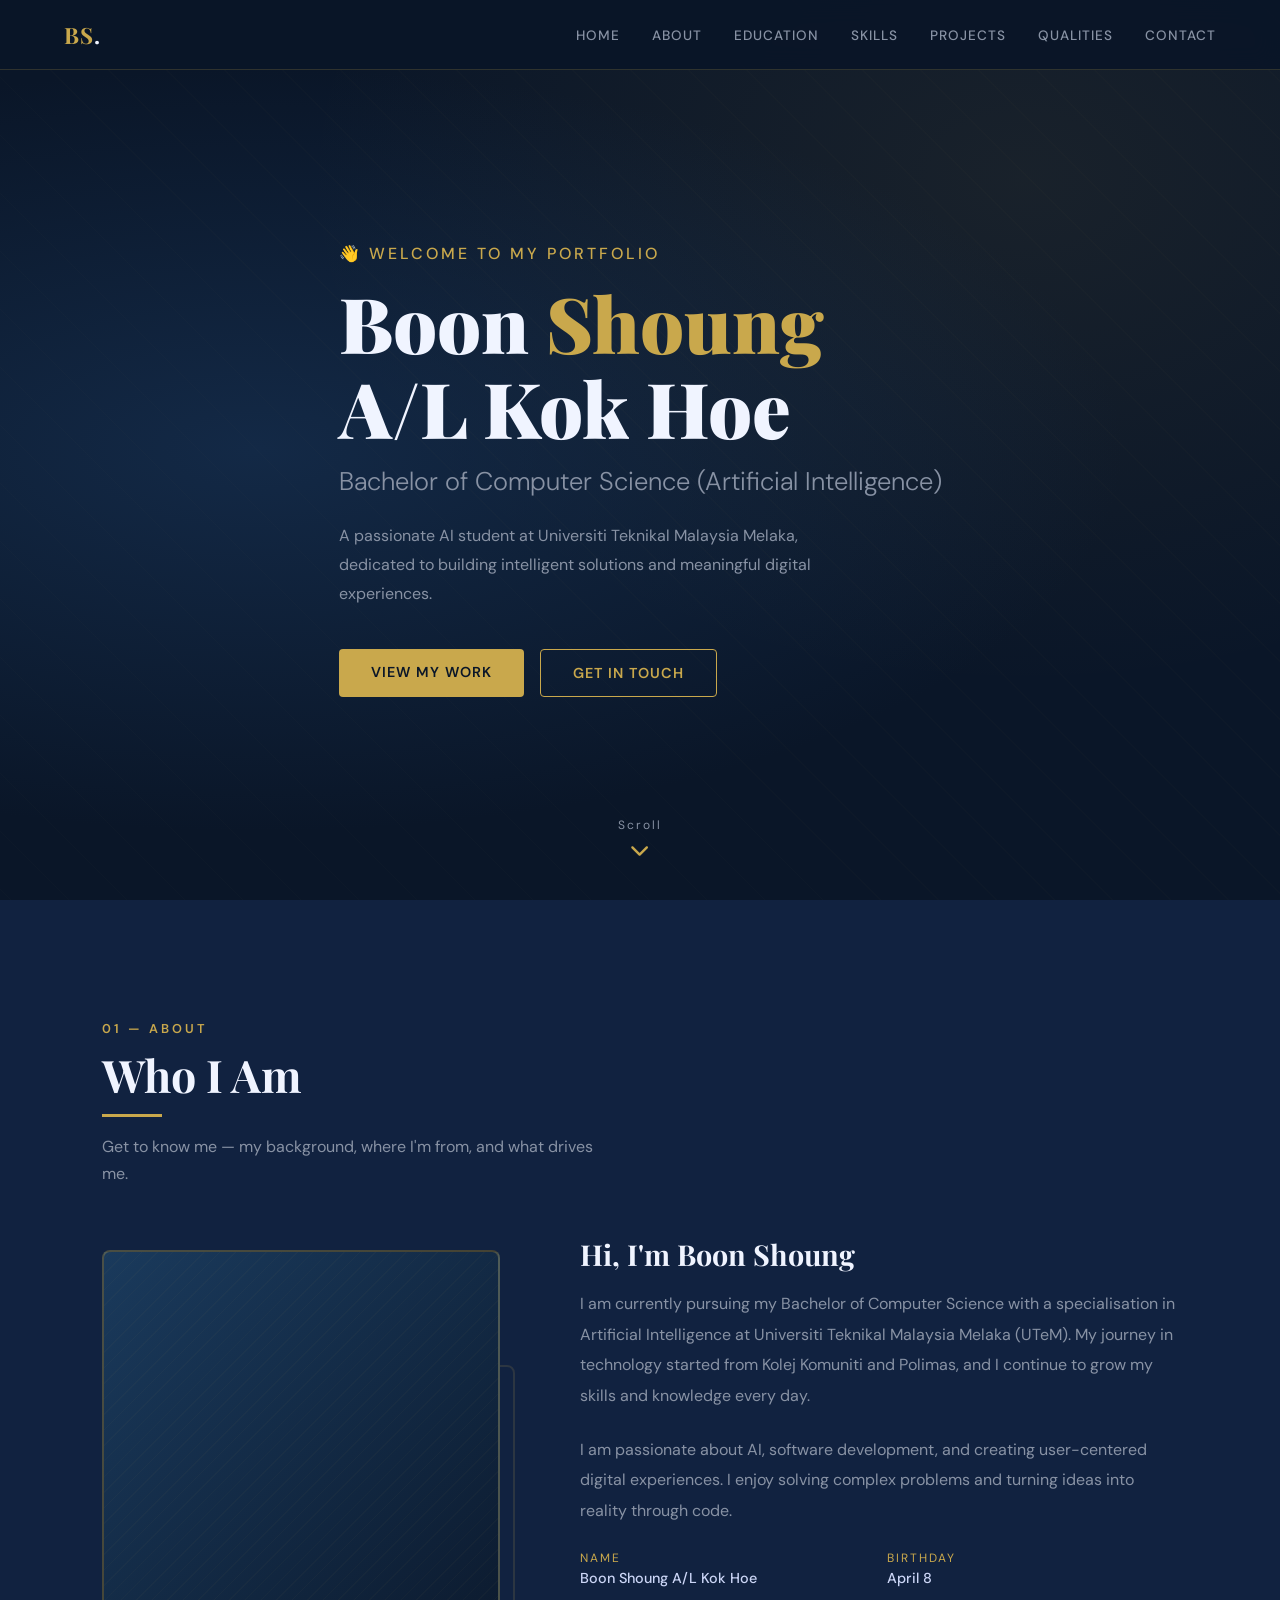
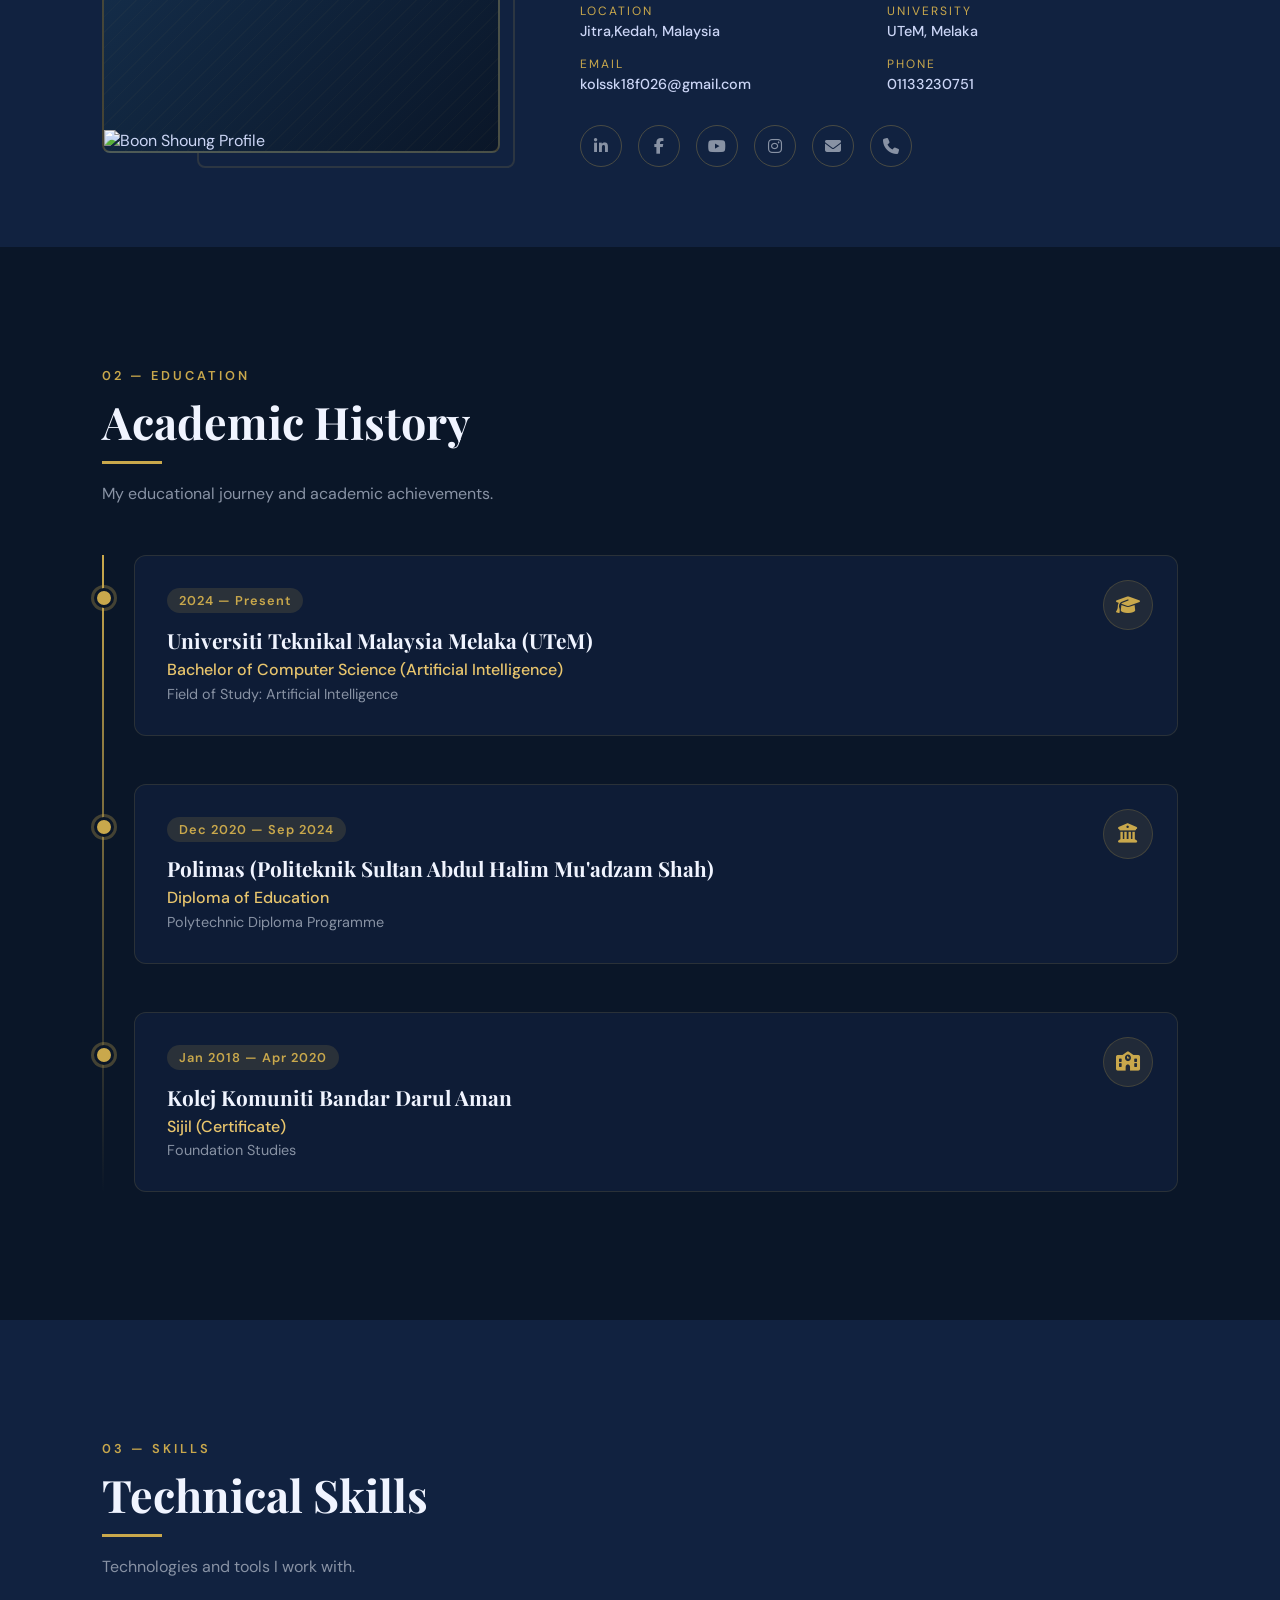
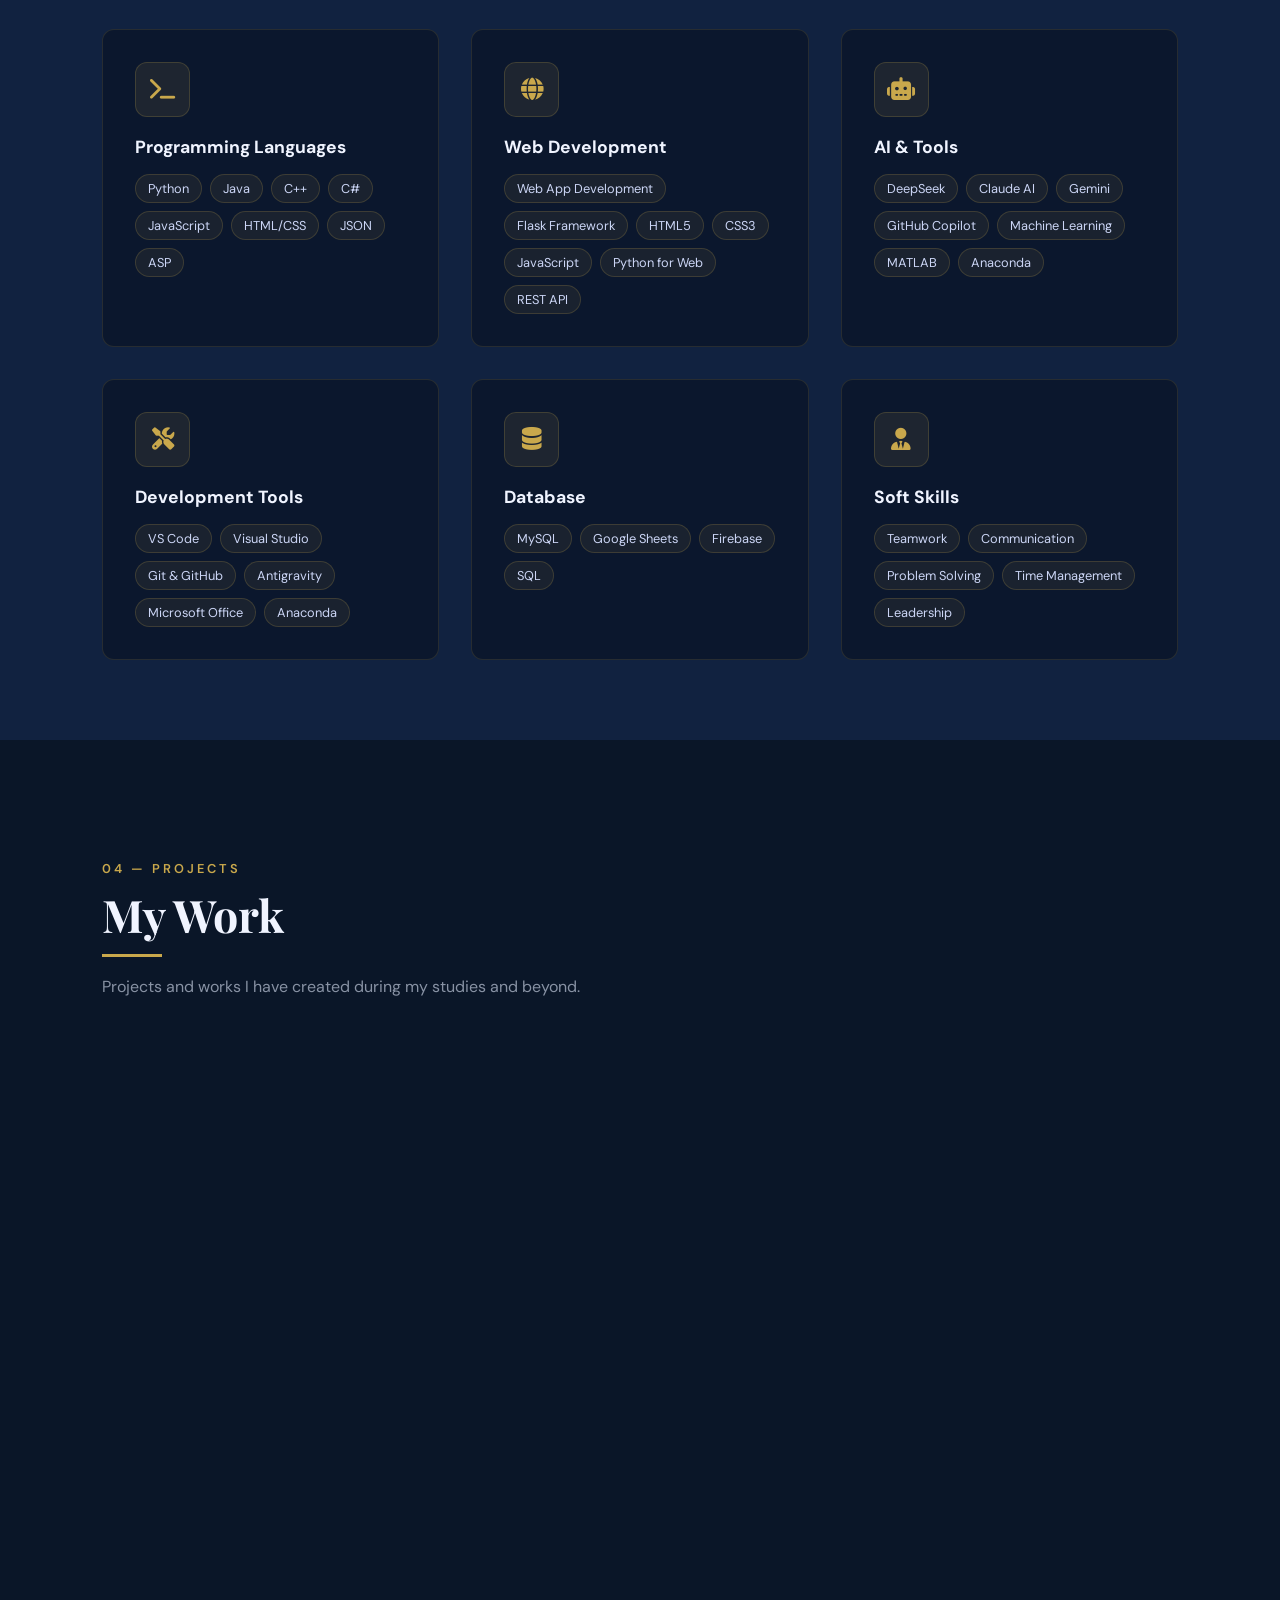
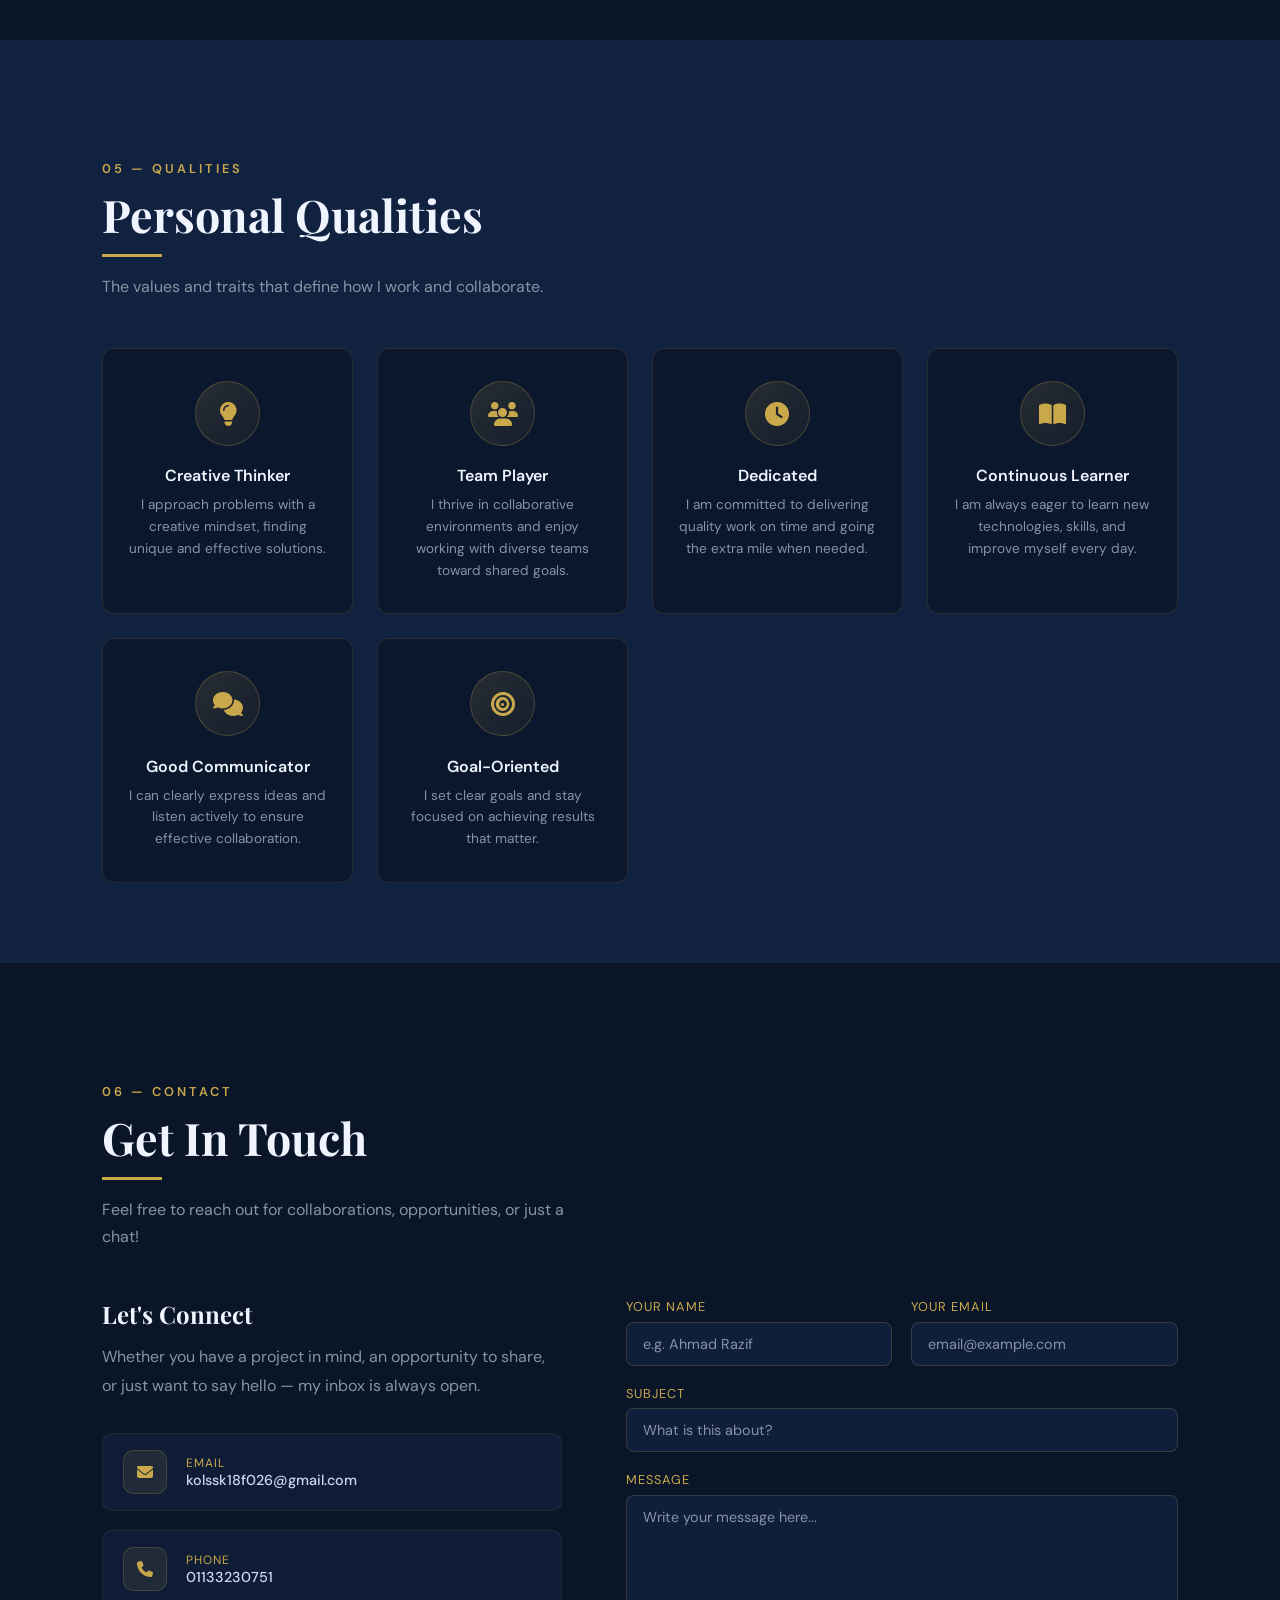
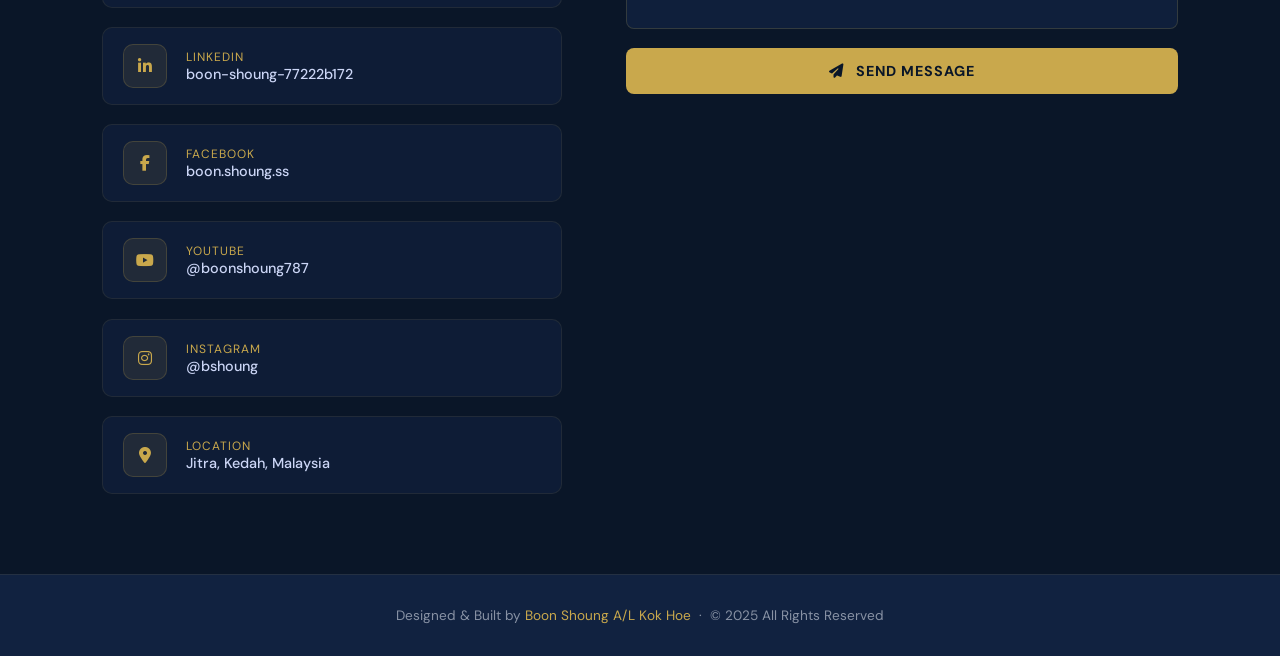
==== index.html @ 96ae28b0 "Update index.html" ====
<!DOCTYPE html>
<html lang="en">
<head>
<meta charset="UTF-8">
<meta name="viewport" content="width=device-width, initial-scale=1.0">
<title>Boon Shoung | Portfolio</title>
<link href="https://fonts.googleapis.com/css2?family=Playfair+Display:wght@400;700;900&family=DM+Sans:wght@300;400;500;600&display=swap" rel="stylesheet">
<link rel="stylesheet" href="https://cdnjs.cloudflare.com/ajax/libs/font-awesome/6.5.0/css/all.min.css">
<link rel="stylesheet" href="css/style.css">
</head>
<body>

<!-- NAV -->
<nav id="navbar">
  <div class="nav-logo">BS<span>.</span></div>
  <ul class="nav-links" id="navLinks">
    <li><a href="#home">Home</a></li>
    <li><a href="#about">About</a></li>
    <li><a href="#education">Education</a></li>
    <li><a href="#skills">Skills</a></li>
    <li><a href="#projects">Projects</a></li>
    <li><a href="#qualities">Qualities</a></li>
    <li><a href="#contact">Contact</a></li>
  </ul>
  <div class="hamburger" id="hamburger" onclick="toggleNav()">
    <span></span><span></span><span></span>
  </div>
</nav>

<!-- HERO -->
<section id="home">
  <div class="hero-bg"></div>
  <div class="hero-content">
    <p class="hero-greeting">👋 Welcome to my portfolio</p>
    <h1 class="hero-name">Boon <span>Shoung</span><br>A/L Kok Hoe</h1>
    <p class="hero-title">Bachelor of Computer Science (Artificial Intelligence)</p>
    <p class="hero-desc">A passionate AI student at Universiti Teknikal Malaysia Melaka, dedicated to building intelligent solutions and meaningful digital experiences.</p>
    <div class="hero-btns">
      <a href="#projects" class="btn-primary">View My Work</a>
      <a href="#contact" class="btn-outline">Get In Touch</a>
    </div>
  </div>
  <div class="hero-scroll">
    <span>Scroll</span>
    <i class="fas fa-chevron-down"></i>
  </div>
</section>

<!-- ABOUT -->
<section id="about">
  <div class="section-header reveal">
    <p class="section-tag">01 — About</p>
    <h2 class="section-title">Who I Am</h2>
    <p class="section-subtitle">Get to know me — my background, where I'm from, and what drives me.</p>
  </div>
  <div class="about-grid">
    <div class="about-img-wrap reveal">
      <div class="about-img-frame">
        <img src="images/profile.jpg" alt="Boon Shoung Profile" style="width: 100%; height: 100%; object-fit: cover;">
      </div>
      <div class="about-frame-deco"></div>
    </div>
    <div class="about-info reveal">
      <h3>Hi, I'm Boon Shoung</h3>
      <p>I am currently pursuing my Bachelor of Computer Science with a specialisation in Artificial Intelligence at Universiti Teknikal Malaysia Melaka (UTeM). My journey in technology started from Kolej Komuniti and Polimas, and I continue to grow my skills and knowledge every day.</p>
      <p>I am passionate about AI, software development, and creating user-centered digital experiences. I enjoy solving complex problems and turning ideas into reality through code.</p>
      <div class="about-details">
        <div class="detail-item">
          <span class="detail-label">Name</span>
          <span class="detail-value">Boon Shoung A/L Kok Hoe</span>
        </div>
        <div class="detail-item">
          <span class="detail-label">Birthday</span>
          <span class="detail-value">April 8</span>
        </div>
        <div class="detail-item">
          <span class="detail-label">Location</span>
          <span class="detail-value">Jitra,Kedah, Malaysia</span>
        </div>
        <div class="detail-item">
          <span class="detail-label">University</span>
          <span class="detail-value">UTeM, Melaka</span>
        </div>
        <div class="detail-item">
          <span class="detail-label">Email</span>
          <span class="detail-value">kolssk18f026@gmail.com</span>
        </div>
        <div class="detail-item">
          <span class="detail-label">Phone</span>
          <span class="detail-value">01133230751</span>
        </div>
      </div>
      <div class="about-socials">
        <a href="https://www.linkedin.com/in/boon-shoung-77222b172/" target="_blank" class="social-btn"><i class="fab fa-linkedin-in"></i></a>
        <a href="https://www.facebook.com/boon.shoung.ss/" target="_blank" class="social-btn"><i class="fab fa-facebook-f"></i></a>
        <a href="https://www.youtube.com/@boonshoung787" target="_blank" class="social-btn"><i class="fab fa-youtube"></i></a>
        <a href="https://www.instagram.com/bshoung/" target="_blank" class="social-btn"><i class="fab fa-instagram"></i></a>
        <a href="mailto:kolssk18f026@gmail.com" class="social-btn"><i class="fas fa-envelope"></i></a>
        <a href="tel:01133230751" class="social-btn"><i class="fas fa-phone"></i></a>
      </div>
    </div>
  </div>
</section>

<!-- EDUCATION -->
<section id="education">
  <div class="section-header reveal">
    <p class="section-tag">02 — Education</p>
    <h2 class="section-title">Academic History</h2>
    <p class="section-subtitle">My educational journey and academic achievements.</p>
  </div>
  <div class="edu-timeline">
    <div class="edu-item reveal">
      <div class="edu-badge"><i class="fas fa-graduation-cap"></i></div>
      <span class="edu-year">2024 — Present</span>
      <h3 class="edu-school">Universiti Teknikal Malaysia Melaka (UTeM)</h3>
      <p class="edu-degree">Bachelor of Computer Science (Artificial Intelligence)</p>
      <p class="edu-field">Field of Study: Artificial Intelligence</p>
    </div>
    <div class="edu-item reveal">
      <div class="edu-badge"><i class="fas fa-university"></i></div>
      <span class="edu-year">Dec 2020 — Sep 2024</span>
      <h3 class="edu-school">Polimas (Politeknik Sultan Abdul Halim Mu'adzam Shah)</h3>
      <p class="edu-degree">Diploma of Education</p>
      <p class="edu-field">Polytechnic Diploma Programme</p>
    </div>
    <div class="edu-item reveal">
      <div class="edu-badge"><i class="fas fa-school"></i></div>
      <span class="edu-year">Jan 2018 — Apr 2020</span>
      <h3 class="edu-school">Kolej Komuniti Bandar Darul Aman</h3>
      <p class="edu-degree">Sijil (Certificate)</p>
      <p class="edu-field">Foundation Studies</p>
    </div>
  </div>
</section>

<!-- SKILLS -->
<section id="skills">
  <div class="section-header reveal">
    <p class="section-tag">03 — Skills</p>
    <h2 class="section-title">Technical Skills</h2>
    <p class="section-subtitle">Technologies and tools I work with.</p>
  </div>
  <div class="skills-grid">
    <!-- Category 1: Programming Languages -->
    <div class="skill-card reveal">
      <div class="skill-card-icon"><i class="fas fa-terminal"></i></div>
      <h3>Programming Languages</h3>
      <ul class="skill-list">
        <li class="skill-tag">Python</li>
        <li class="skill-tag">Java</li>
        <li class="skill-tag">C++</li>
        <li class="skill-tag">C#</li>
        <li class="skill-tag">JavaScript</li>
        <li class="skill-tag">HTML/CSS</li>
        <li class="skill-tag">JSON</li>
        <li class="skill-tag">ASP</li>
      </ul>
    </div>

    <!-- Category 2: Web Development -->
    <div class="skill-card reveal">
      <div class="skill-card-icon"><i class="fas fa-globe"></i></div>
      <h3>Web Development</h3>
      <ul class="skill-list">
        <li class="skill-tag">Web App Development</li>
        <li class="skill-tag">Flask Framework</li>
        <li class="skill-tag">HTML5</li>
        <li class="skill-tag">CSS3</li>
        <li class="skill-tag">JavaScript</li>
        <li class="skill-tag">Python for Web</li>
        <li class="skill-tag">REST API</li>
      </ul>
    </div>

    <!-- Category 3: AI & Tools -->
    <div class="skill-card reveal">
      <div class="skill-card-icon"><i class="fas fa-robot"></i></div>
      <h3>AI & Tools</h3>
      <ul class="skill-list">
        <li class="skill-tag">DeepSeek</li>
        <li class="skill-tag">Claude AI</li>
        <li class="skill-tag">Gemini</li>
        <li class="skill-tag">GitHub Copilot</li>
        <li class="skill-tag">Machine Learning</li>
        <li class="skill-tag">MATLAB</li>
        <li class="skill-tag">Anaconda</li>
      </ul>
    </div>

    <!-- Category 4: Development Tools -->
    <div class="skill-card reveal">
      <div class="skill-card-icon"><i class="fas fa-tools"></i></div>
      <h3>Development Tools</h3>
      <ul class="skill-list">
        <li class="skill-tag">VS Code</li>
        <li class="skill-tag">Visual Studio</li>
        <li class="skill-tag">Git & GitHub</li>
        <li class="skill-tag">Antigravity</li>
        <li class="skill-tag">Microsoft Office</li>
        <li class="skill-tag">Anaconda</li>
      </ul>
    </div>

    <!-- Category 5: Database -->
    <div class="skill-card reveal">
      <div class="skill-card-icon"><i class="fas fa-database"></i></div>
      <h3>Database</h3>
      <ul class="skill-list">
        <li class="skill-tag">MySQL</li>
        <li class="skill-tag">Google Sheets</li>
        <li class="skill-tag">Firebase</li>
        <li class="skill-tag">SQL</li>
      </ul>
    </div>

    <!-- Category 6: Soft Skills -->
    <div class="skill-card reveal">
      <div class="skill-card-icon"><i class="fas fa-user-tie"></i></div>
      <h3>Soft Skills</h3>
      <ul class="skill-list">
        <li class="skill-tag">Teamwork</li>
        <li class="skill-tag">Communication</li>
        <li class="skill-tag">Problem Solving</li>
        <li class="skill-tag">Time Management</li>
        <li class="skill-tag">Leadership</li>
        
      </ul>
    </div>
  </div>
</section>

<!-- PROJECTS -->
<section id="projects">
  <div class="section-header reveal">
    <p class="section-tag">04 — Projects</p>
    <h2 class="section-title">My Work</h2>
    <p class="section-subtitle">Projects and works I have created during my studies and beyond.</p>
  </div>
  <div class="projects-grid" id="projects-container">
    <div class="project-placeholder reveal" id="projects-loading">
      <i class="fas fa-spinner fa-spin"></i>
      <p>Loading projects...</p>
    </div>
  </div>
</section>

<!-- QUALITIES -->
<section id="qualities">
  <div class="section-header reveal">
    <p class="section-tag">05 — Qualities</p>
    <h2 class="section-title">Personal Qualities</h2>
    <p class="section-subtitle">The values and traits that define how I work and collaborate.</p>
  </div>
  <div class="qualities-grid">
    <div class="quality-card reveal">
      <div class="quality-icon"><i class="fas fa-lightbulb"></i></div>
      <h4 class="quality-title">Creative Thinker</h4>
      <p class="quality-desc">I approach problems with a creative mindset, finding unique and effective solutions.</p>
    </div>
    <div class="quality-card reveal">
      <div class="quality-icon"><i class="fas fa-users"></i></div>
      <h4 class="quality-title">Team Player</h4>
      <p class="quality-desc">I thrive in collaborative environments and enjoy working with diverse teams toward shared goals.</p>
    </div>
    <div class="quality-card reveal">
      <div class="quality-icon"><i class="fas fa-clock"></i></div>
      <h4 class="quality-title">Dedicated</h4>
      <p class="quality-desc">I am committed to delivering quality work on time and going the extra mile when needed.</p>
    </div>
    <div class="quality-card reveal">
      <div class="quality-icon"><i class="fas fa-book-open"></i></div>
      <h4 class="quality-title">Continuous Learner</h4>
      <p class="quality-desc">I am always eager to learn new technologies, skills, and improve myself every day.</p>
    </div>
    <div class="quality-card reveal">
      <div class="quality-icon"><i class="fas fa-comments"></i></div>
      <h4 class="quality-title">Good Communicator</h4>
      <p class="quality-desc">I can clearly express ideas and listen actively to ensure effective collaboration.</p>
    </div>
    <div class="quality-card reveal">
      <div class="quality-icon"><i class="fas fa-bullseye"></i></div>
      <h4 class="quality-title">Goal-Oriented</h4>
      <p class="quality-desc">I set clear goals and stay focused on achieving results that matter.</p>
    </div>
  </div>
</section>

<!-- CONTACT -->
<section id="contact">
  <div class="section-header reveal">
    <p class="section-tag">06 — Contact</p>
    <h2 class="section-title">Get In Touch</h2>
    <p class="section-subtitle">Feel free to reach out for collaborations, opportunities, or just a chat!</p>
  </div>
  <div class="contact-grid">
    <div class="contact-info-wrap reveal">
      <h3>Let's Connect</h3>
      <p>Whether you have a project in mind, an opportunity to share, or just want to say hello — my inbox is always open.</p>
      <div class="contact-items">
        <a href="mailto:kolssk18f026@gmail.com" class="contact-item">
          <div class="contact-item-icon"><i class="fas fa-envelope"></i></div>
          <div class="contact-item-text">
            <span class="contact-item-label">Email</span>
            <span class="contact-item-value">kolssk18f026@gmail.com</span>
          </div>
        </a>
        <a href="tel:01133230751" class="contact-item">
          <div class="contact-item-icon"><i class="fas fa-phone"></i></div>
          <div class="contact-item-text">
            <span class="contact-item-label">Phone</span>
            <span class="contact-item-value">01133230751</span>
          </div>
        </a>
        <a href="https://www.linkedin.com/in/boon-shoung-77222b172/" target="_blank" class="contact-item">
          <div class="contact-item-icon"><i class="fab fa-linkedin-in"></i></div>
          <div class="contact-item-text">
            <span class="contact-item-label">LinkedIn</span>
            <span class="contact-item-value">boon-shoung-77222b172</span>
          </div>
        </a>
        <a href="https://www.facebook.com/boon.shoung.ss/" target="_blank" class="contact-item">
          <div class="contact-item-icon"><i class="fab fa-facebook-f"></i></div>
          <div class="contact-item-text">
            <span class="contact-item-label">Facebook</span>
            <span class="contact-item-value">boon.shoung.ss</span>
          </div>
        </a>
        <a href="https://www.youtube.com/@boonshoung787" target="_blank" class="contact-item">
          <div class="contact-item-icon"><i class="fab fa-youtube"></i></div>
          <div class="contact-item-text">
            <span class="contact-item-label">YouTube</span>
            <span class="contact-item-value">@boonshoung787</span>
          </div>
        </a>
        <a href="https://www.instagram.com/bshoung/" target="_blank" class="contact-item">
          <div class="contact-item-icon"><i class="fab fa-instagram"></i></div>
          <div class="contact-item-text">
            <span class="contact-item-label">Instagram</span>
            <span class="contact-item-value">@bshoung</span>
          </div>
        </a>
        <div class="contact-item">
          <div class="contact-item-icon"><i class="fas fa-map-marker-alt"></i></div>
          <div class="contact-item-text">
            <span class="contact-item-label">Location</span>
            <span class="contact-item-value">Jitra, Kedah, Malaysia</span>
          </div>
        </div>
      </div>
    </div>
    <div class="reveal">
      <div class="contact-form">
        <div class="form-row">
          <div class="form-group">
            <label>Your Name</label>
            <input type="text" placeholder="e.g. Ahmad Razif">
          </div>
          <div class="form-group">
            <label>Your Email</label>
            <input type="email" placeholder="email@example.com">
          </div>
        </div>
        <div class="form-group">
          <label>Subject</label>
          <input type="text" placeholder="What is this about?">
        </div>
        <div class="form-group">
          <label>Message</label>
          <textarea rows="6" placeholder="Write your message here..."></textarea>
        </div>
        <button class="btn-submit" onclick="submitForm()">
          <i class="fas fa-paper-plane"></i> &nbsp; Send Message
        </button>
      </div>
    </div>
  </div>
</section>

<!-- FOOTER -->
<footer>
  <p>Designed & Built by <span>Boon Shoung A/L Kok Hoe</span> &nbsp;·&nbsp; © 2025 All Rights Reserved</p>
</footer>

<script src="js/script.js"></script>
</body>
</html>
---- css/style.css ----
:root {
  --navy: #0a1628;
  --navy2: #112240;
  --navy3: #1a3a5c;
  --gold: #c9a84c;
  --gold2: #e8c56d;
  --white: #f0f4ff;
  --grey: #8892a4;
  --light: #ccd6f6;
  --accent: #64ffda;
}

* { margin: 0; padding: 0; box-sizing: border-box; scroll-behavior: smooth; }

body {
  background: var(--navy);
  color: var(--light);
  font-family: 'DM Sans', sans-serif;
  overflow-x: hidden;
}

/* ── SCROLLBAR ── */
::-webkit-scrollbar { width: 6px; }
::-webkit-scrollbar-track { background: var(--navy); }
::-webkit-scrollbar-thumb { background: var(--gold); border-radius: 3px; }

/* ── NAV ── */
nav {
  position: fixed; top: 0; width: 100%; z-index: 999;
  background: rgba(10,22,40,0.95);
  backdrop-filter: blur(12px);
  border-bottom: 1px solid rgba(201,168,76,0.2);
  padding: 0 5%;
  display: flex; align-items: center; justify-content: space-between;
  height: 70px;
  transition: all 0.3s;
}
.nav-logo {
  font-family: 'Playfair Display', serif;
  font-size: 1.4rem; font-weight: 700;
  color: var(--gold);
  letter-spacing: 1px;
}
.nav-logo span { color: var(--white); }
.nav-links { display: flex; gap: 2rem; list-style: none; }
.nav-links a {
  color: var(--grey); text-decoration: none;
  font-size: 0.85rem; font-weight: 500; letter-spacing: 1px;
  text-transform: uppercase;
  transition: color 0.3s;
  position: relative;
}
.nav-links a::after {
  content: ''; position: absolute; bottom: -4px; left: 0;
  width: 0; height: 2px; background: var(--gold);
  transition: width 0.3s;
}
.nav-links a:hover { color: var(--gold); }
.nav-links a:hover::after { width: 100%; }
.hamburger { display: none; flex-direction: column; gap: 5px; cursor: pointer; }
.hamburger span { width: 24px; height: 2px; background: var(--gold); transition: 0.3s; }

/* ── SECTIONS ── */
section { min-height: 100vh; padding: 120px 8% 80px; }

/* ── HERO ── */
#home {
  display: flex; align-items: center; justify-content: center;
  position: relative; overflow: hidden;
  background: radial-gradient(ellipse at 20% 50%, rgba(28,60,100,0.5) 0%, transparent 60%),
              radial-gradient(ellipse at 80% 20%, rgba(201,168,76,0.08) 0%, transparent 50%);
}
.hero-bg {
  position: absolute; inset: 0; overflow: hidden; pointer-events: none;
}
.hero-bg::before {
  content: '';
  position: absolute; top: -50%; left: -50%;
  width: 200%; height: 200%;
  background: repeating-linear-gradient(
    45deg, transparent, transparent 40px,
    rgba(201,168,76,0.015) 40px, rgba(201,168,76,0.015) 41px
  );
}
.hero-content { position: relative; z-index: 2; max-width: 800px; }
.hero-greeting {
  color: var(--gold); font-size: 1rem; font-weight: 500;
  letter-spacing: 3px; text-transform: uppercase;
  margin-bottom: 1rem;
  opacity: 0; animation: fadeUp 0.8s 0.2s forwards;
}
.hero-name {
  font-family: 'Playfair Display', serif;
  font-size: clamp(2.5rem, 6vw, 5rem);
  font-weight: 900; line-height: 1.1;
  color: var(--white);
  margin-bottom: 1rem;
  opacity: 0; animation: fadeUp 0.8s 0.4s forwards;
}
.hero-name span { color: var(--gold); }
.hero-title {
  font-size: clamp(1.1rem, 2.5vw, 1.6rem);
  color: var(--grey); font-weight: 300;
  margin-bottom: 1.5rem;
  opacity: 0; animation: fadeUp 0.8s 0.6s forwards;
}
.hero-desc {
  font-size: 1rem; color: var(--grey); line-height: 1.8;
  max-width: 520px; margin-bottom: 2.5rem;
  opacity: 0; animation: fadeUp 0.8s 0.8s forwards;
}
.hero-btns {
  display: flex; gap: 1rem; flex-wrap: wrap;
  opacity: 0; animation: fadeUp 0.8s 1s forwards;
}
.btn-primary {
  padding: 14px 32px; background: var(--gold);
  color: var(--navy); font-weight: 600; font-size: 0.9rem;
  border: none; border-radius: 4px; cursor: pointer;
  text-decoration: none; letter-spacing: 1px;
  transition: all 0.3s; text-transform: uppercase;
}
.btn-primary:hover { background: var(--gold2); transform: translateY(-2px); box-shadow: 0 8px 25px rgba(201,168,76,0.3); }
.btn-outline {
  padding: 14px 32px; background: transparent;
  color: var(--gold); font-weight: 600; font-size: 0.9rem;
  border: 1px solid var(--gold); border-radius: 4px; cursor: pointer;
  text-decoration: none; letter-spacing: 1px;
  transition: all 0.3s; text-transform: uppercase;
}
.btn-outline:hover { background: rgba(201,168,76,0.1); transform: translateY(-2px); }
.hero-scroll {
  position: absolute; bottom: 40px; left: 50%; transform: translateX(-50%);
  display: flex; flex-direction: column; align-items: center; gap: 8px;
  color: var(--grey); font-size: 0.75rem; letter-spacing: 2px;
  animation: bounce 2s infinite;
}
.hero-scroll i { font-size: 1.2rem; color: var(--gold); }

/* ── SECTION TITLE ── */
.section-header { margin-bottom: 3rem; }
.section-tag {
  color: var(--gold); font-size: 0.8rem; font-weight: 600;
  letter-spacing: 3px; text-transform: uppercase; margin-bottom: 0.5rem;
}
.section-title {
  font-family: 'Playfair Display', serif;
  font-size: clamp(1.8rem, 4vw, 2.8rem);
  font-weight: 700; color: var(--white);
  position: relative; display: inline-block;
}
.section-title::after {
  content: ''; display: block;
  width: 60px; height: 3px; background: var(--gold);
  margin-top: 10px;
}
.section-subtitle { color: var(--grey); margin-top: 1rem; max-width: 500px; line-height: 1.7; }

/* ── ABOUT ── */
#about { background: var(--navy2); }
.about-grid {
  display: grid; grid-template-columns: 1fr 1.5fr; gap: 5rem; align-items: center;
}
.about-img-wrap {
  position: relative;
}
.about-img-frame {
  width: 100%; padding-top: 120%;
  background: linear-gradient(135deg, var(--navy3), var(--navy));
  border: 2px solid rgba(201,168,76,0.3);
  border-radius: 8px;
  position: relative; overflow: hidden;
  display: flex; align-items: center; justify-content: center;
}
.about-img-frame::before {
  content: '';
  position: absolute; inset: 0;
  background: repeating-linear-gradient(
    -45deg, transparent, transparent 10px,
    rgba(201,168,76,0.03) 10px, rgba(201,168,76,0.03) 11px
  );
}
.about-img-placeholder {
  position: absolute; inset: 0;
  display: flex; flex-direction: column; align-items: center; justify-content: center;
  gap: 1rem;
}
.about-img-placeholder i { font-size: 5rem; color: rgba(201,168,76,0.3); }
.about-img-placeholder p { color: var(--grey); font-size: 0.85rem; letter-spacing: 1px; }
.about-frame-deco {
  position: absolute; bottom: -15px; right: -15px;
  width: 80%; height: 80%;
  border: 2px solid rgba(201,168,76,0.15);
  border-radius: 8px; z-index: -1;
}
.about-info h3 {
  font-family: 'Playfair Display', serif;
  font-size: 1.8rem; color: var(--white); margin-bottom: 1rem;
}
.about-info p { color: var(--grey); line-height: 1.9; margin-bottom: 1.5rem; }
.about-details { display: grid; grid-template-columns: 1fr 1fr; gap: 1rem; margin-bottom: 2rem; }
.detail-item { display: flex; flex-direction: column; gap: 3px; }
.detail-label { font-size: 0.75rem; color: var(--gold); letter-spacing: 2px; text-transform: uppercase; }
.detail-value { font-size: 0.9rem; color: var(--light); font-weight: 500; }
.about-socials { display: flex; gap: 1rem; }
.social-btn {
  width: 42px; height: 42px;
  border: 1px solid rgba(201,168,76,0.3);
  border-radius: 50%; display: flex; align-items: center; justify-content: center;
  color: var(--grey); text-decoration: none; font-size: 1rem;
  transition: all 0.3s;
}
.social-btn:hover { border-color: var(--gold); color: var(--gold); transform: translateY(-3px); }

/* ── EDUCATION ── */
#education { background: var(--navy); }
.edu-timeline { position: relative; padding-left: 2rem; }
.edu-timeline::before {
  content: ''; position: absolute; left: 0; top: 0; bottom: 0;
  width: 2px; background: linear-gradient(to bottom, var(--gold), transparent);
}
.edu-item {
  position: relative; margin-bottom: 3rem;
  background: rgba(17,34,64,0.6);
  border: 1px solid rgba(201,168,76,0.15);
  border-radius: 12px; padding: 2rem;
  transition: all 0.3s;
}
.edu-item:hover {
  border-color: rgba(201,168,76,0.4);
  transform: translateX(8px);
  box-shadow: 0 10px 40px rgba(0,0,0,0.3);
}
.edu-item::before {
  content: ''; position: absolute;
  left: -2.6rem; top: 2rem;
  width: 14px; height: 14px;
  background: var(--gold); border-radius: 50%;
  border: 3px solid var(--navy);
  box-shadow: 0 0 0 3px rgba(201,168,76,0.3);
}
.edu-year {
  display: inline-block;
  background: rgba(201,168,76,0.15);
  color: var(--gold); font-size: 0.8rem;
  padding: 4px 12px; border-radius: 20px;
  font-weight: 600; letter-spacing: 1px;
  margin-bottom: 0.8rem;
}
.edu-school {
  font-family: 'Playfair Display', serif;
  font-size: 1.3rem; color: var(--white); margin-bottom: 0.3rem;
}
.edu-degree { color: var(--gold2); font-weight: 500; margin-bottom: 0.3rem; }
.edu-field { color: var(--grey); font-size: 0.9rem; }
.edu-badge {
  position: absolute; top: 1.5rem; right: 1.5rem;
  width: 50px; height: 50px;
  background: rgba(201,168,76,0.1);
  border: 1px solid rgba(201,168,76,0.2);
  border-radius: 50%; display: flex; align-items: center; justify-content: center;
  color: var(--gold); font-size: 1.2rem;
}

/* ── SKILLS ── */
#skills { background: var(--navy2); }
.skills-grid { display: grid; grid-template-columns: repeat(auto-fit, minmax(280px, 1fr)); gap: 2rem; }
.skill-card {
  background: rgba(10,22,40,0.8);
  border: 1px solid rgba(201,168,76,0.15);
  border-radius: 12px; padding: 2rem;
  transition: all 0.3s;
}
.skill-card:hover {
  border-color: rgba(201,168,76,0.4);
  transform: translateY(-6px);
  box-shadow: 0 20px 50px rgba(0,0,0,0.4);
}
.skill-card-icon {
  width: 55px; height: 55px;
  background: rgba(201,168,76,0.1);
  border: 1px solid rgba(201,168,76,0.2);
  border-radius: 12px; display: flex; align-items: center; justify-content: center;
  color: var(--gold); font-size: 1.4rem; margin-bottom: 1.2rem;
}
.skill-card h3 { color: var(--white); font-size: 1.1rem; margin-bottom: 1rem; }
.skill-list { list-style: none; display: flex; flex-wrap: wrap; gap: 0.5rem; }
.skill-tag {
  background: rgba(201,168,76,0.08);
  border: 1px solid rgba(201,168,76,0.2);
  color: var(--light); font-size: 0.8rem;
  padding: 5px 12px; border-radius: 20px;
  transition: all 0.2s;
}
.skill-tag:hover { background: rgba(201,168,76,0.2); color: var(--gold); }

/* ── PROJECTS ── */
#projects { background: var(--navy); }
.projects-grid { display: grid; grid-template-columns: repeat(auto-fit, minmax(300px, 1fr)); gap: 2rem; }
.project-card {
  background: rgba(17,34,64,0.6);
  border: 1px solid rgba(201,168,76,0.15);
  border-radius: 12px; overflow: hidden;
  transition: all 0.3s;
}
.project-card:hover {
  border-color: rgba(201,168,76,0.4);
  transform: translateY(-8px);
  box-shadow: 0 25px 60px rgba(0,0,0,0.5);
}
.project-img {
  height: 200px;
  background: linear-gradient(135deg, var(--navy3), var(--navy2));
  display: flex; align-items: center; justify-content: center;
  font-size: 3rem; color: rgba(201,168,76,0.3);
  position: relative; overflow: hidden;
}
.project-img::before {
  content: ''; position: absolute; inset: 0;
  background: repeating-linear-gradient(
    45deg, transparent, transparent 20px,
    rgba(201,168,76,0.02) 20px, rgba(201,168,76,0.02) 21px
  );
}
.project-num {
  position: absolute; top: 1rem; left: 1rem;
  font-family: 'Playfair Display', serif;
  font-size: 3rem; font-weight: 900;
  color: rgba(201,168,76,0.08); line-height: 1;
}
.project-body { padding: 1.5rem; }
.project-tags { display: flex; gap: 0.5rem; flex-wrap: wrap; margin-bottom: 1rem; }
.project-tag {
  font-size: 0.7rem; color: var(--gold);
  background: rgba(201,168,76,0.1);
  border: 1px solid rgba(201,168,76,0.2);
  padding: 3px 10px; border-radius: 20px;
  letter-spacing: 1px; text-transform: uppercase;
}
.project-title { font-family: 'Playfair Display', serif; font-size: 1.2rem; color: var(--white); margin-bottom: 0.6rem; }
.project-desc { color: var(--grey); font-size: 0.9rem; line-height: 1.7; }
.project-media {
  display: flex;
  gap: 12px;
  margin-top: 15px;
  flex-wrap: wrap;
}
.media-icon-btn {
  width: 38px;
  height: 38px;
  border-radius: 50%;
  background: rgba(201, 168, 76, 0.1);
  border: 1px solid rgba(201, 168, 76, 0.2);
  color: var(--gold);
  display: flex;
  align-items: center;
  justify-content: center;
  font-size: 1.1rem;
  transition: all 0.3s;
  text-decoration: none;
}
.media-icon-btn:hover {
  background: var(--gold);
  color: var(--navy);
  transform: translateY(-3px);
  box-shadow: 0 5px 15px rgba(201, 168, 76, 0.3);
}
.project-placeholder {
  border: 2px dashed rgba(201,168,76,0.2);
  background: rgba(201,168,76,0.02);
  display: flex; flex-direction: column; align-items: center; justify-content: center;
  gap: 0.5rem; padding: 3rem;
  border-radius: 12px; text-align: center;
}

/* --- PROJECT DETAIL PAGE --- */
.project-detail {
  padding: 120px 8% 80px;
  max-width: 1200px;
  margin: 0 auto;
}

.project-header {
  margin-bottom: 4rem;
  text-align: center;
  max-width: 800px;
  margin-left: auto;
  margin-right: auto;
}

.project-header h1 {
  font-family: 'Playfair Display', serif;
  font-size: 4rem;
  color: var(--white);
  margin-bottom: 2rem;
  font-weight: 900;
  letter-spacing: -1px;
}

.project-meta {
  display: flex;
  justify-content: center;
  gap: 4rem;
  margin-bottom: 2.5rem;
  flex-wrap: wrap;
}

.meta-item {
  display: flex;
  flex-direction: column;
  gap: 0.8rem;
  align-items: center;
}

.meta-label {
  font-size: 0.8rem;
  color: var(--gold);
  text-transform: uppercase;
  letter-spacing: 3px;
  font-weight: 700;
  opacity: 0.8;
}

.meta-value {
  color: var(--light);
  font-size: 1.2rem;
  font-weight: 500;
  text-align: center;
}

.project-media {
  display: flex;
  justify-content: center;
  gap: 1.5rem;
  margin-top: 2rem;
}

.project-content {
  color: var(--grey);
  line-height: 2;
  font-size: 1.2rem;
  background: linear-gradient(135deg, rgba(17,34,64,0.6), rgba(17,34,64,0.3));
  padding: 4rem;
  border-radius: 20px;
  border: 1px solid rgba(201,168,76,0.1);
  text-align: center;
  max-width: 900px;
  margin: 3rem auto;
  box-shadow: 0 20px 50px rgba(0,0,0,0.3);
}

.project-content p {
  margin-bottom: 0;
}
.project-placeholder i { font-size: 2rem; color: rgba(201,168,76,0.3); }
.project-placeholder p { color: var(--grey); font-size: 0.9rem; }

/* ── QUALITIES ── */
#qualities { background: var(--navy2); }
.qualities-grid { display: grid; grid-template-columns: repeat(auto-fit, minmax(220px, 1fr)); gap: 1.5rem; }
.quality-card {
  background: rgba(10,22,40,0.8);
  border: 1px solid rgba(201,168,76,0.15);
  border-radius: 12px; padding: 2rem 1.5rem; text-align: center;
  transition: all 0.3s;
}
.quality-card:hover {
  border-color: var(--gold);
  transform: translateY(-6px);
  box-shadow: 0 0 30px rgba(201,168,76,0.15);
}
.quality-icon {
  width: 65px; height: 65px; margin: 0 auto 1.2rem;
  background: linear-gradient(135deg, rgba(201,168,76,0.15), rgba(201,168,76,0.05));
  border: 1px solid rgba(201,168,76,0.25);
  border-radius: 50%; display: flex; align-items: center; justify-content: center;
  font-size: 1.5rem; color: var(--gold);
  transition: all 0.3s;
}
.quality-card:hover .quality-icon { background: var(--gold); color: var(--navy); }
.quality-title { color: var(--white); font-weight: 600; margin-bottom: 0.5rem; }
.quality-desc { color: var(--grey); font-size: 0.85rem; line-height: 1.6; }

/* ── CONTACT ── */
#contact { background: var(--navy); }
.contact-grid { display: grid; grid-template-columns: 1fr 1.2fr; gap: 4rem; }
.contact-info-wrap h3 {
  font-family: 'Playfair Display', serif;
  font-size: 1.5rem; color: var(--white); margin-bottom: 0.8rem;
}
.contact-info-wrap p { color: var(--grey); line-height: 1.8; margin-bottom: 2rem; }
.contact-items { display: flex; flex-direction: column; gap: 1.2rem; }
.contact-item {
  display: flex; align-items: center; gap: 1.2rem;
  padding: 1rem 1.2rem;
  background: rgba(17,34,64,0.6);
  border: 1px solid rgba(201,168,76,0.1);
  border-radius: 10px; transition: all 0.3s;
  text-decoration: none;
}
.contact-item:hover { border-color: rgba(201,168,76,0.4); transform: translateX(6px); }
.contact-item-icon {
  width: 44px; height: 44px; flex-shrink: 0;
  background: rgba(201,168,76,0.1);
  border: 1px solid rgba(201,168,76,0.2);
  border-radius: 10px; display: flex; align-items: center; justify-content: center;
  color: var(--gold); font-size: 1rem;
}
.contact-item-text { display: flex; flex-direction: column; }
.contact-item-label { font-size: 0.75rem; color: var(--gold); letter-spacing: 1px; text-transform: uppercase; }
.contact-item-value { color: var(--light); font-size: 0.9rem; font-weight: 500; }

/* Contact Form */
.contact-form { display: flex; flex-direction: column; gap: 1.2rem; }
.form-group { display: flex; flex-direction: column; gap: 0.4rem; }
.form-group label { font-size: 0.8rem; color: var(--gold); letter-spacing: 1px; text-transform: uppercase; }
.form-group input, .form-group textarea {
  background: rgba(17,34,64,0.8);
  border: 1px solid rgba(201,168,76,0.2);
  border-radius: 8px; padding: 12px 16px;
  color: var(--light); font-family: 'DM Sans', sans-serif;
  font-size: 0.9rem; transition: all 0.3s; outline: none;
  resize: none;
}
.form-group input:focus, .form-group textarea:focus {
  border-color: var(--gold);
  background: rgba(17,34,64,1);
  box-shadow: 0 0 0 3px rgba(201,168,76,0.1);
}
.form-group input::placeholder, .form-group textarea::placeholder { color: var(--grey); }
.form-row { display: grid; grid-template-columns: 1fr 1fr; gap: 1.2rem; }
.btn-submit {
  padding: 14px 32px; background: var(--gold);
  color: var(--navy); font-weight: 700; font-size: 0.9rem;
  border: none; border-radius: 8px; cursor: pointer;
  text-transform: uppercase; letter-spacing: 1px;
  transition: all 0.3s; width: 100%;
  font-family: 'DM Sans', sans-serif;
}
.btn-submit:hover { background: var(--gold2); transform: translateY(-2px); box-shadow: 0 8px 25px rgba(201,168,76,0.3); }

/* ── FOOTER ── */
footer {
  background: var(--navy2);
  border-top: 1px solid rgba(201,168,76,0.1);
  padding: 2rem 8%; text-align: center;
  color: var(--grey); font-size: 0.85rem;
}
footer span { color: var(--gold); }

/* ── ANIMATIONS ── */
@keyframes fadeUp {
  from { opacity: 0; transform: translateY(30px); }
  to { opacity: 1; transform: translateY(0); }
}
@keyframes bounce {
  0%, 100% { transform: translateX(-50%) translateY(0); }
  50% { transform: translateX(-50%) translateY(-10px); }
}

/* Intersection Observer fade-in */
.reveal { opacity: 0; transform: translateY(40px); transition: all 0.7s ease; }
.reveal.visible { opacity: 1; transform: translateY(0); }

/* ── RESPONSIVE ── */
@media (max-width: 900px) {
  .about-grid { grid-template-columns: 1fr; }
  .about-img-wrap { max-width: 280px; margin: 0 auto; }
  .contact-grid { grid-template-columns: 1fr; }
  .nav-links { display: none; flex-direction: column; position: absolute; top: 70px; left: 0; width: 100%; background: var(--navy); padding: 1.5rem 5%; gap: 1.2rem; border-bottom: 1px solid rgba(201,168,76,0.1); }
  .nav-links.open { display: flex; }
  .hamburger { display: flex; }
}
@media (max-width: 600px) {
  section { padding: 100px 5% 60px; }
  .form-row { grid-template-columns: 1fr; }
  .about-details { grid-template-columns: 1fr; }
}

/* --- PROJECT GALLERY --- */
.project-gallery {
  display: grid;
  grid-template-columns: repeat(auto-fill, minmax(200px, 1fr));
  gap: 1.5rem;
  margin: 2rem 0;
}

.gallery-item {
  position: relative;
  aspect-ratio: 16/9;
  border-radius: 12px;
  overflow: hidden;
  border: 1px solid rgba(197, 168, 124, 0.2);
  cursor: pointer;
  transition: transform 0.3s ease, border-color 0.3s ease;
}

.gallery-item:hover {
  transform: translateY(-5px);
  border-color: var(--gold);
}

.gallery-item img {
  width: 100%;
  height: 100%;
  object-fit: cover;
}

/* --- LIGHTBOX --- */
.lightbox {
  position: fixed;
  inset: 0;
  background: rgba(10, 15, 28, 0.95);
  z-index: 10000;
  display: flex;
  align-items: center;
  justify-content: center;
  opacity: 0;
  visibility: hidden;
  transition: all 0.4s cubic-bezier(0.4, 0, 0.2, 1);
  backdrop-filter: blur(10px);
}

.lightbox.active {
  opacity: 1;
  visibility: visible;
}

.lightbox-content {
  max-width: 90%;
  max-height: 90%;
  position: relative;
  transform: scale(0.9);
  transition: transform 0.4s cubic-bezier(0.4, 0, 0.2, 1);
}

.lightbox.active .lightbox-content {
  transform: scale(1);
}

.lightbox-content img {
  display: block;
  max-width: 100%;
  max-height: 90vh;
  border-radius: 8px;
  box-shadow: 0 20px 50px rgba(0,0,0,0.5);
}

.lightbox-close {
  position: absolute;
  top: -40px;
  right: 0;
  color: white;
  font-size: 2rem;
  cursor: pointer;
  transition: color 0.3s;
}

.lightbox-close:hover {
  color: var(--gold);
}

/* Responsive adjustments */
@media (max-width: 768px) {
  .project-gallery {
    grid-template-columns: repeat(auto-fill, minmax(150px, 1fr));
  }
}
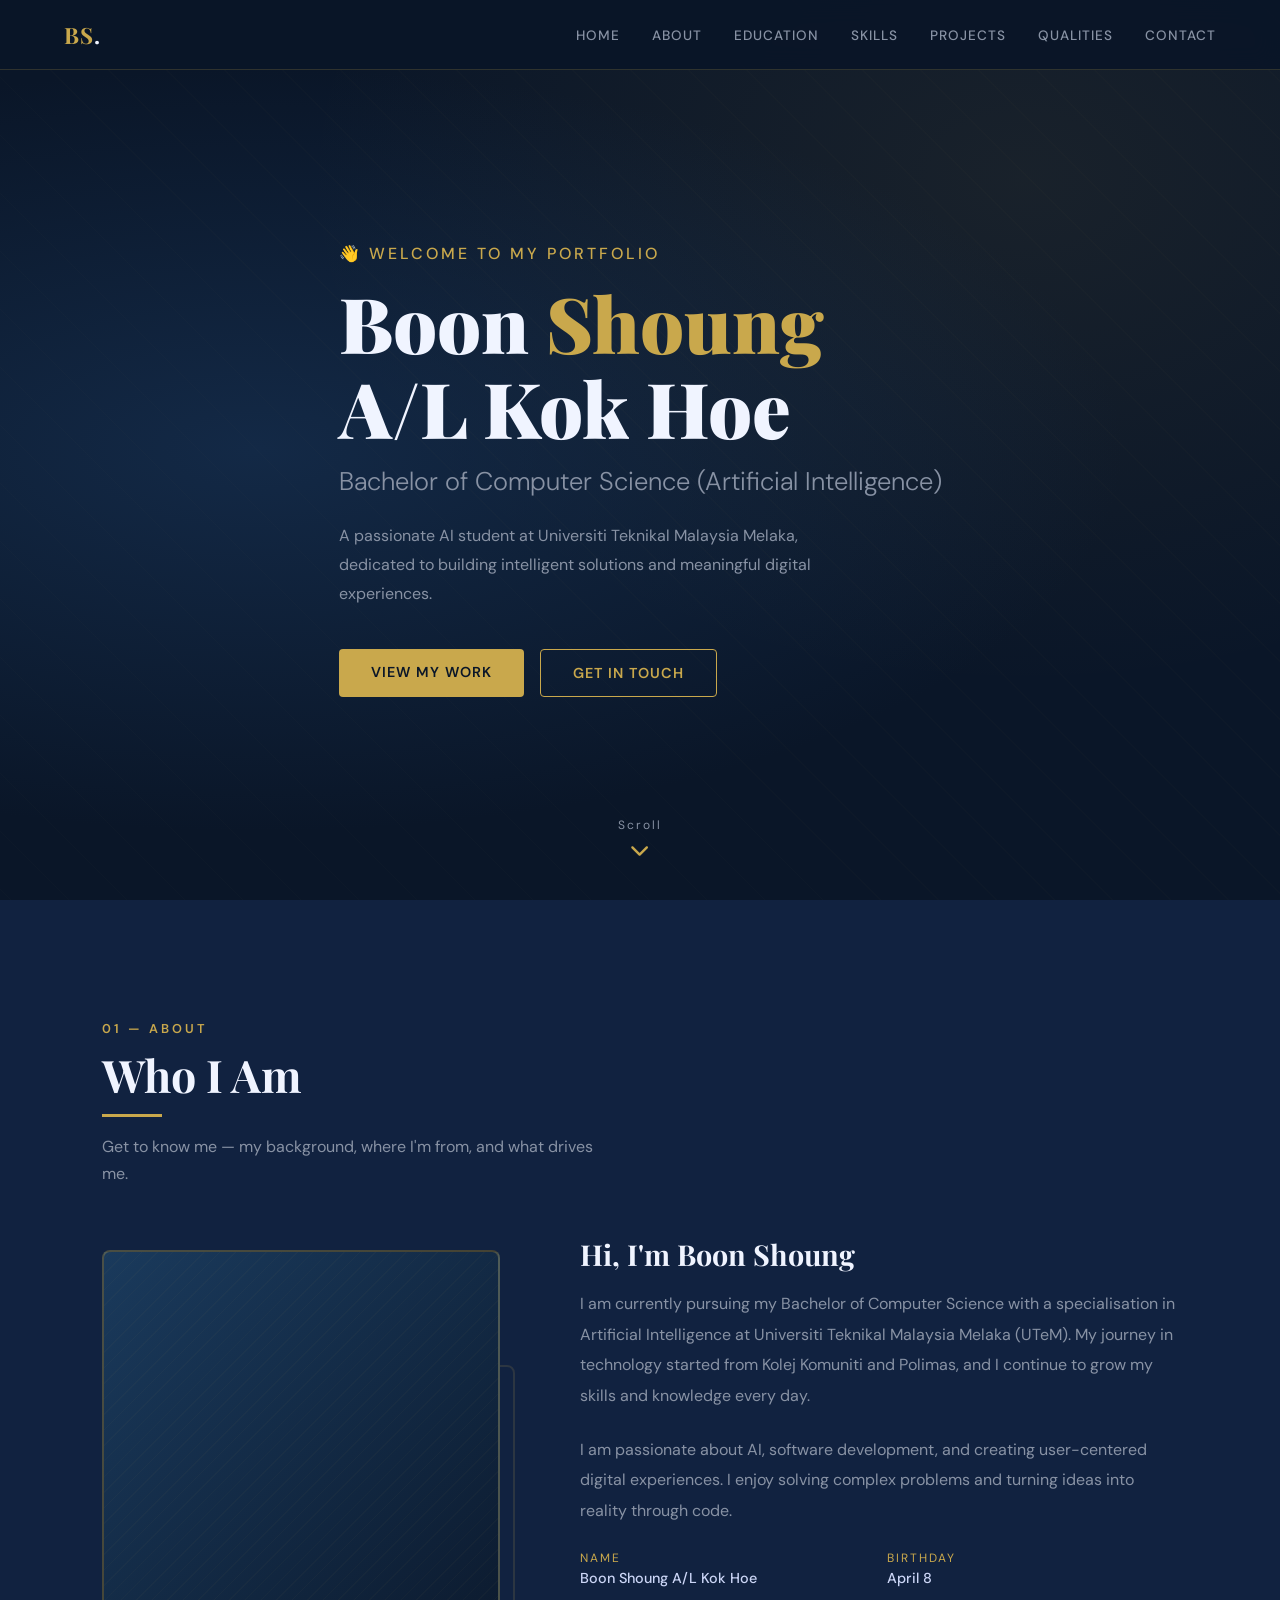
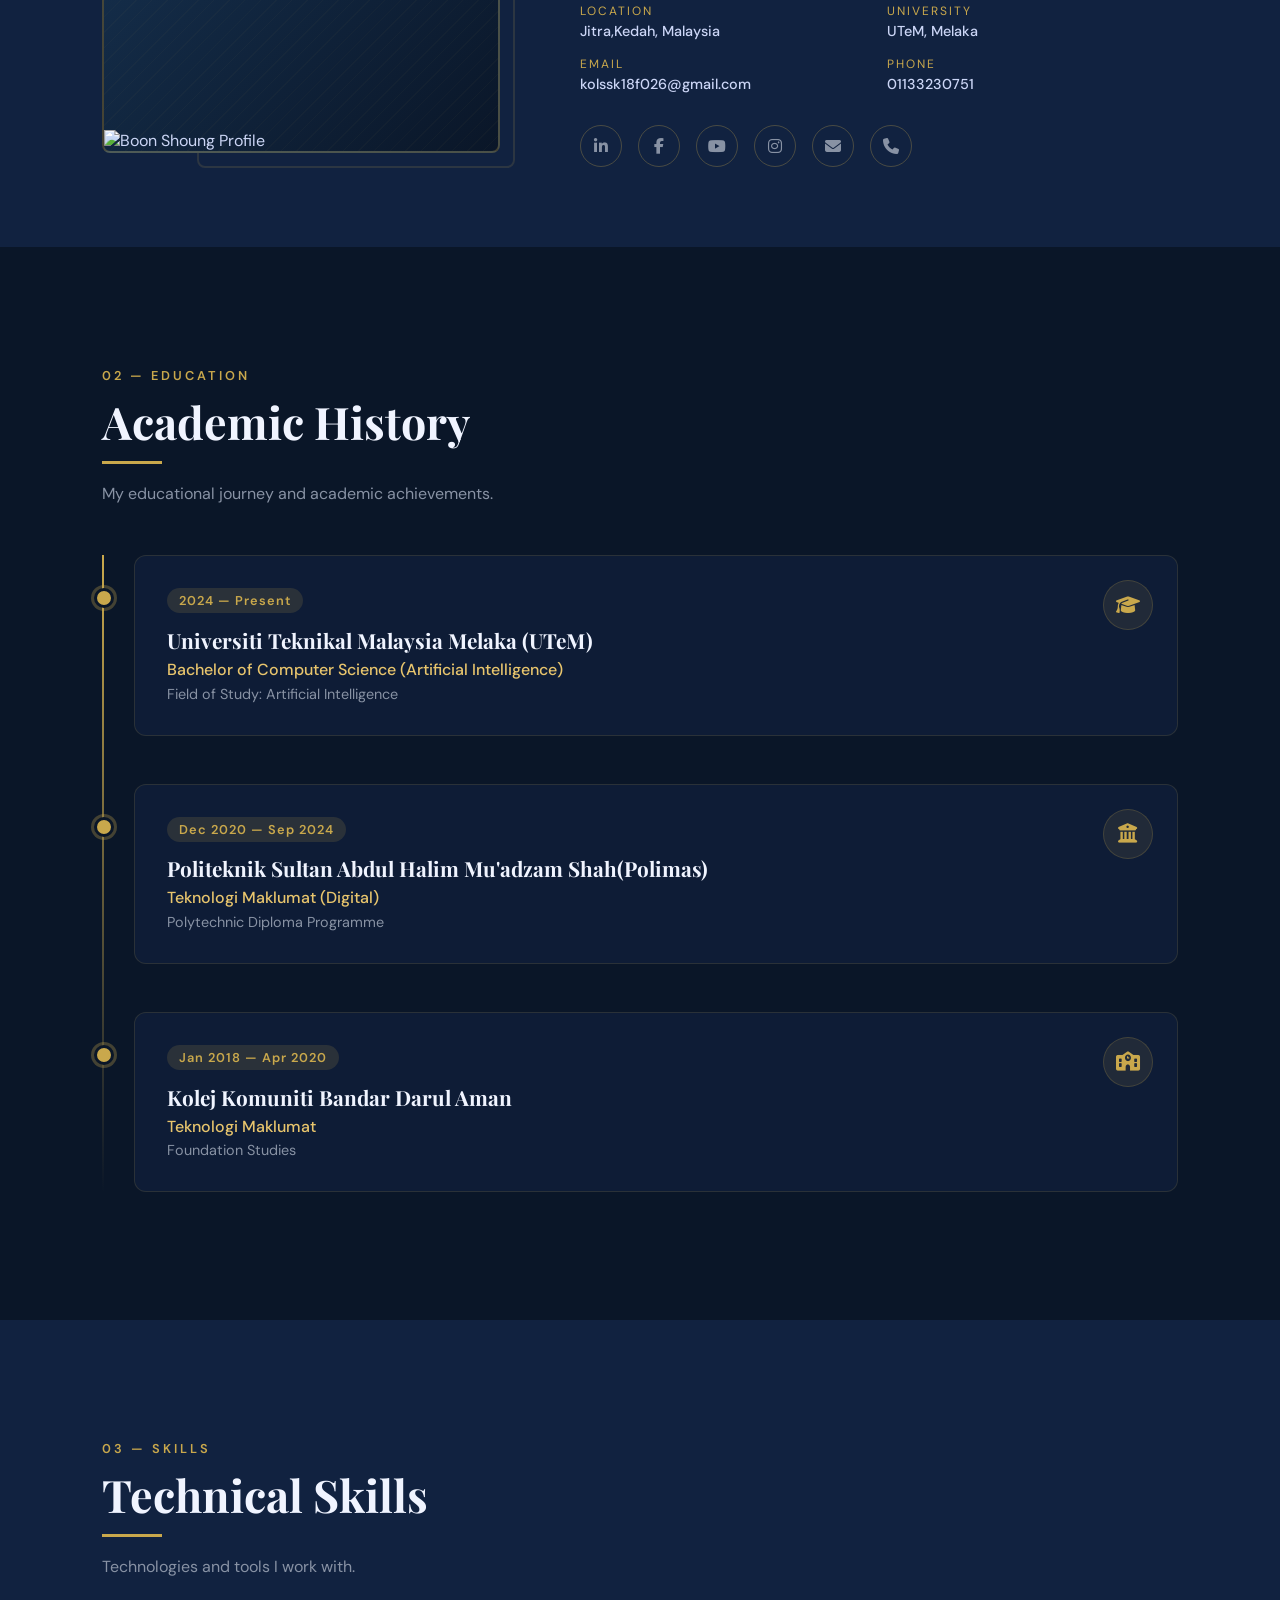
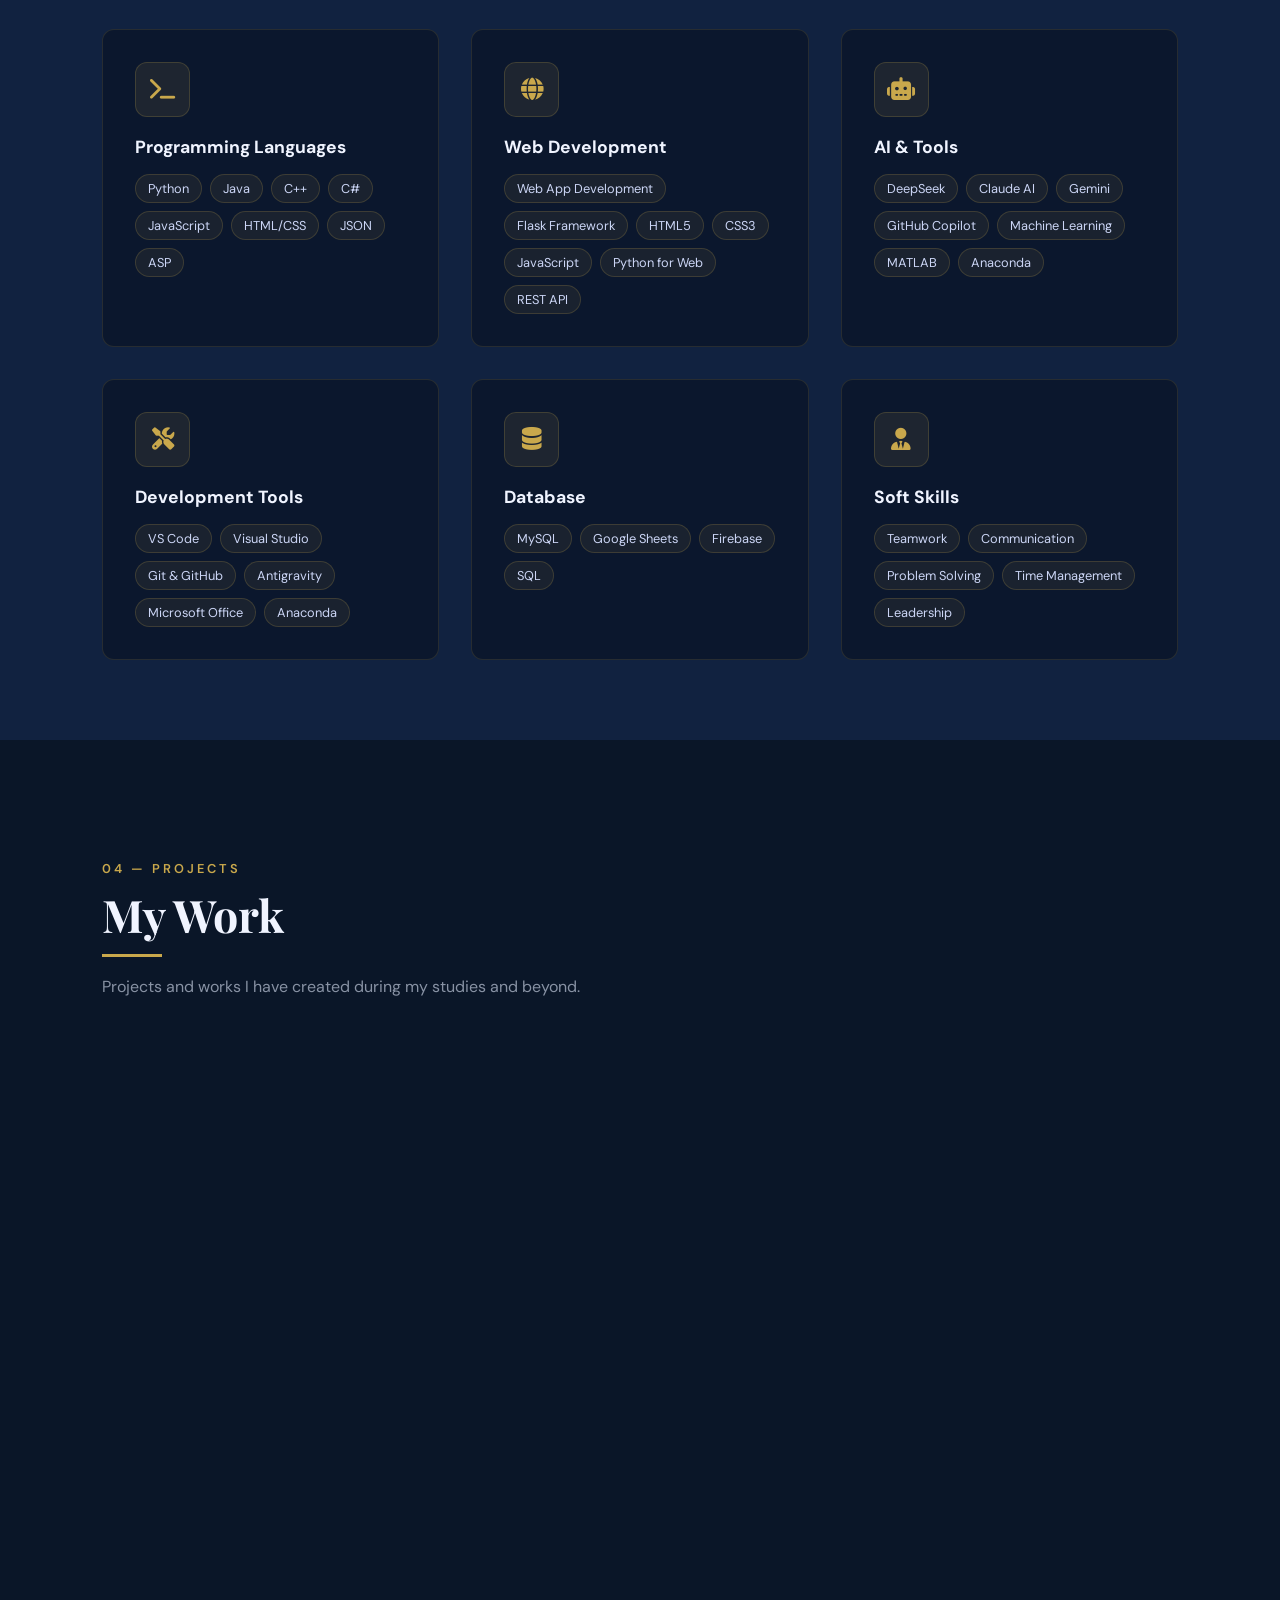
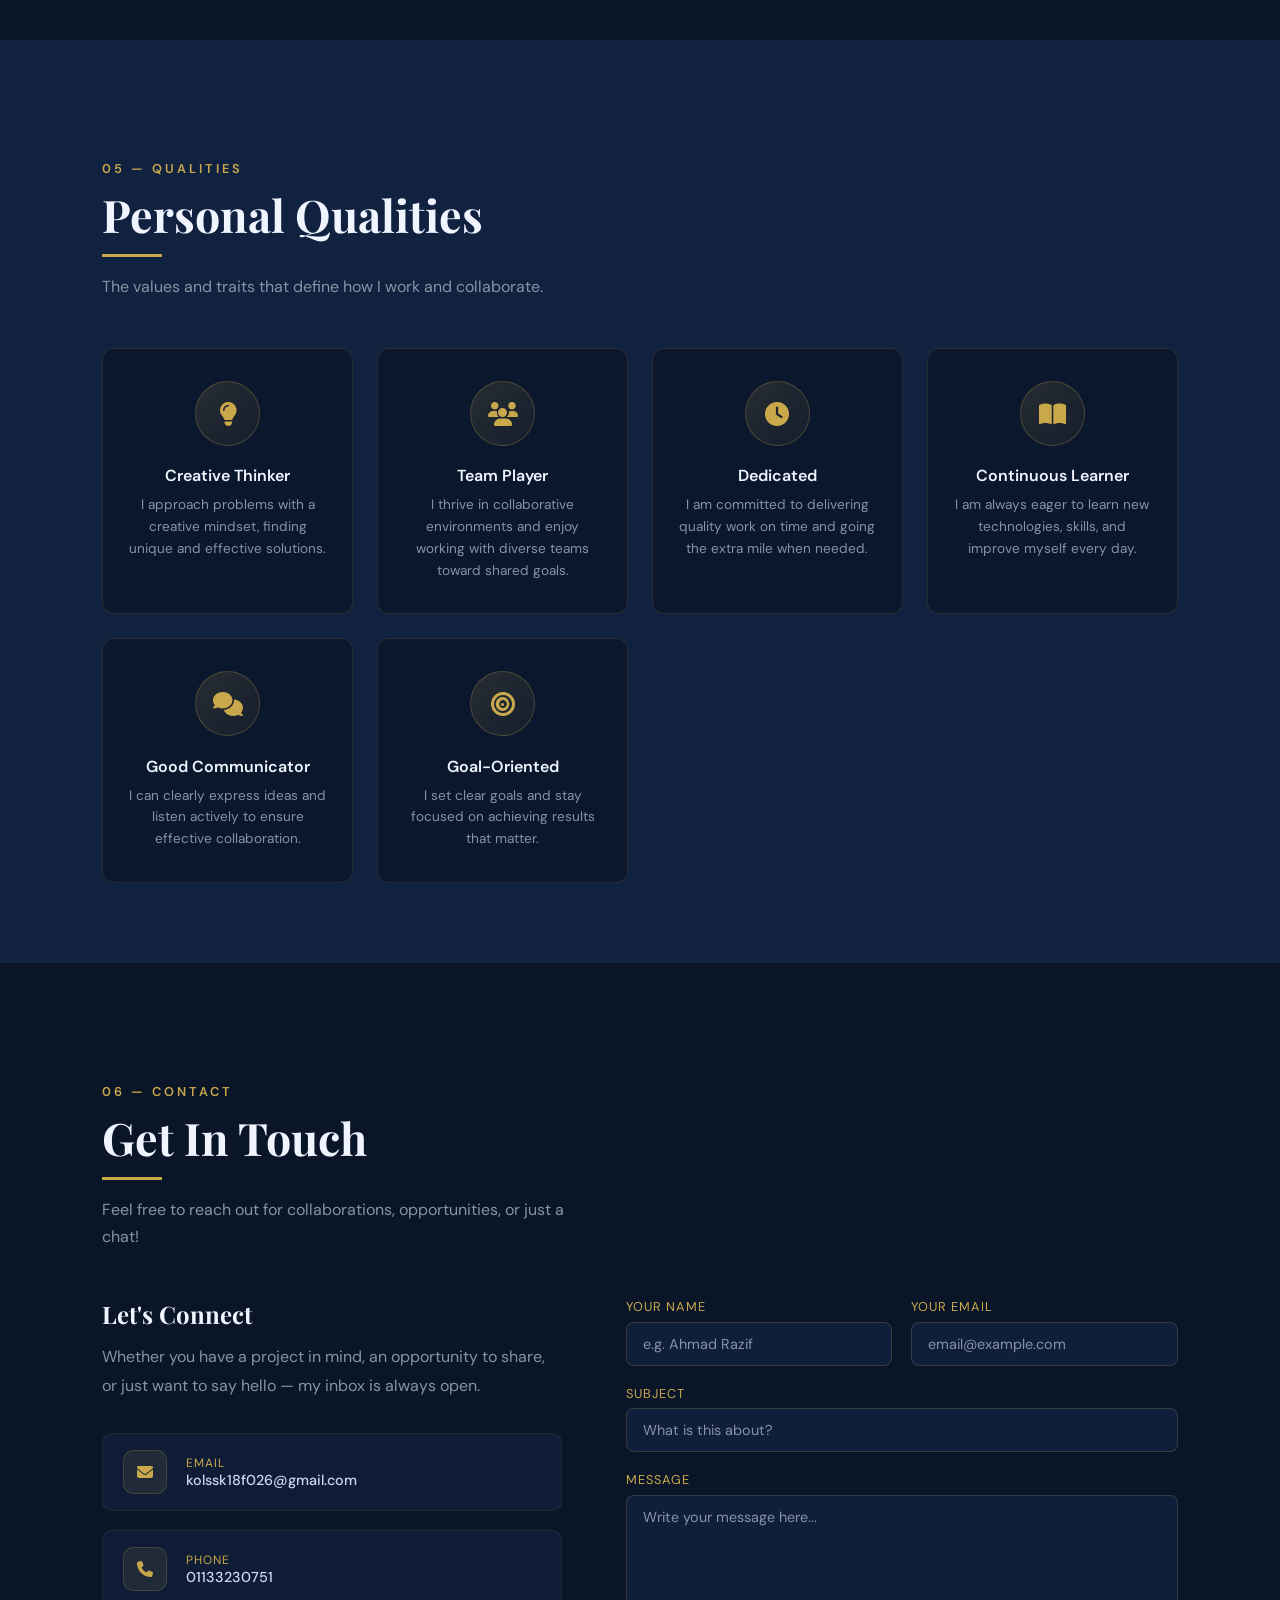
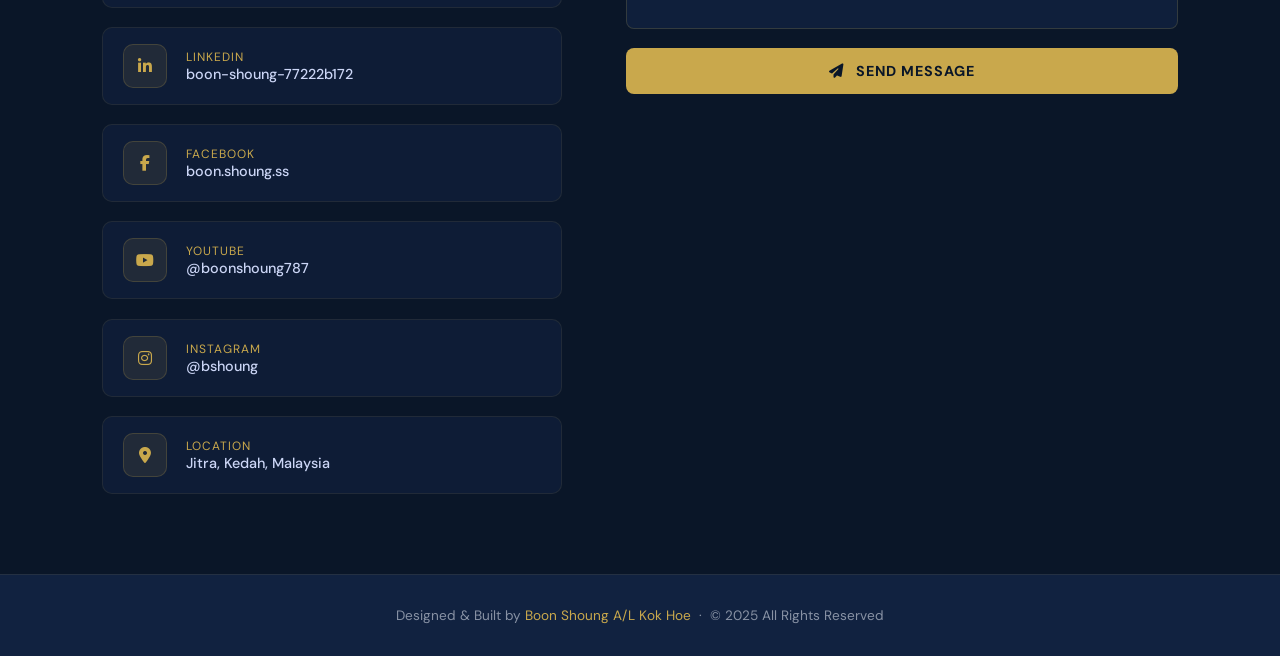
==== commit 1bf30aa5: "Update index.html" ====
--- a/index.html
+++ b/index.html
@@ -120,15 +120,15 @@
     <div class="edu-item reveal">
       <div class="edu-badge"><i class="fas fa-university"></i></div>
       <span class="edu-year">Dec 2020 — Sep 2024</span>
-      <h3 class="edu-school">Polimas (Politeknik Sultan Abdul Halim Mu'adzam Shah)</h3>
-      <p class="edu-degree">Diploma of Education</p>
+      <h3 class="edu-school">Politeknik Sultan Abdul Halim Mu'adzam Shah(Polimas)</h3>
+      <p class="edu-degree">Teknologi Maklumat (Digital)</p>
       <p class="edu-field">Polytechnic Diploma Programme</p>
     </div>
     <div class="edu-item reveal">
       <div class="edu-badge"><i class="fas fa-school"></i></div>
       <span class="edu-year">Jan 2018 — Apr 2020</span>
       <h3 class="edu-school">Kolej Komuniti Bandar Darul Aman</h3>
-      <p class="edu-degree">Sijil (Certificate)</p>
+      <p class="edu-degree">Teknologi Maklumat</p>
       <p class="edu-field">Foundation Studies</p>
     </div>
   </div>
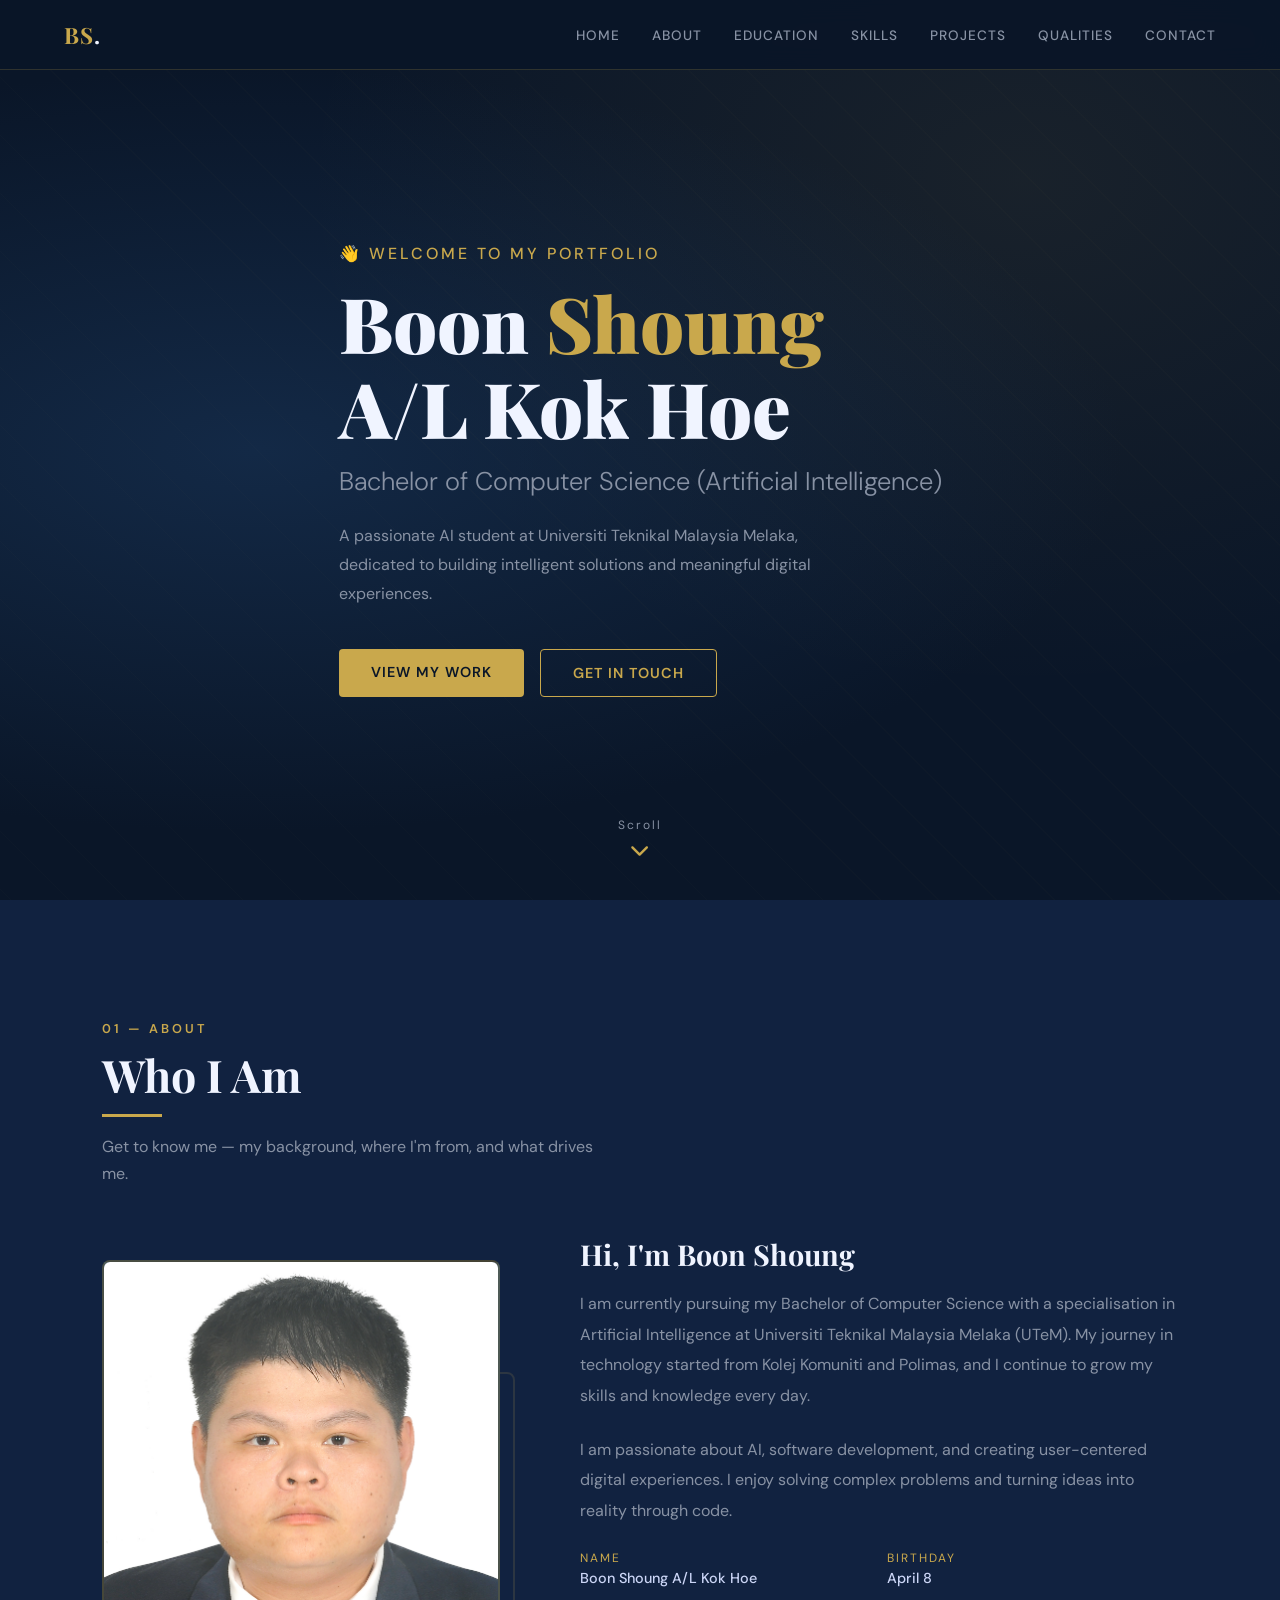
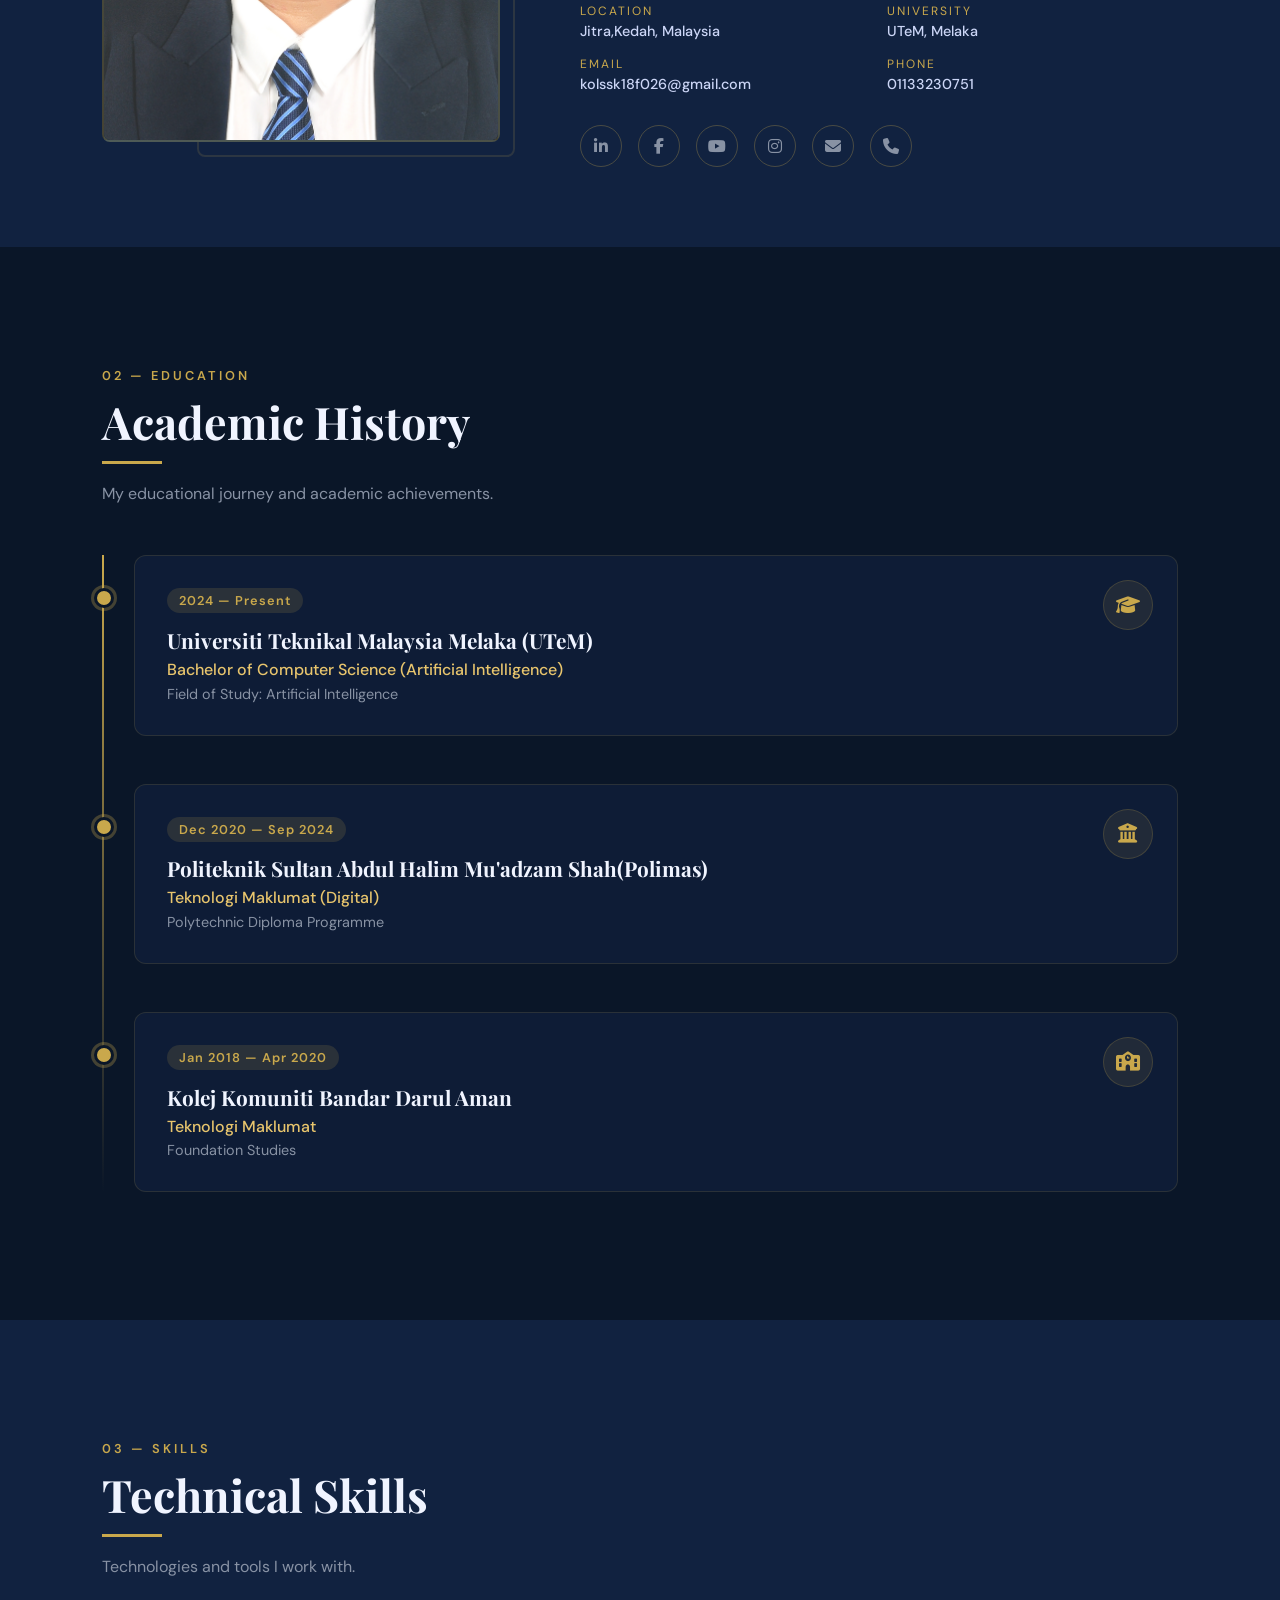
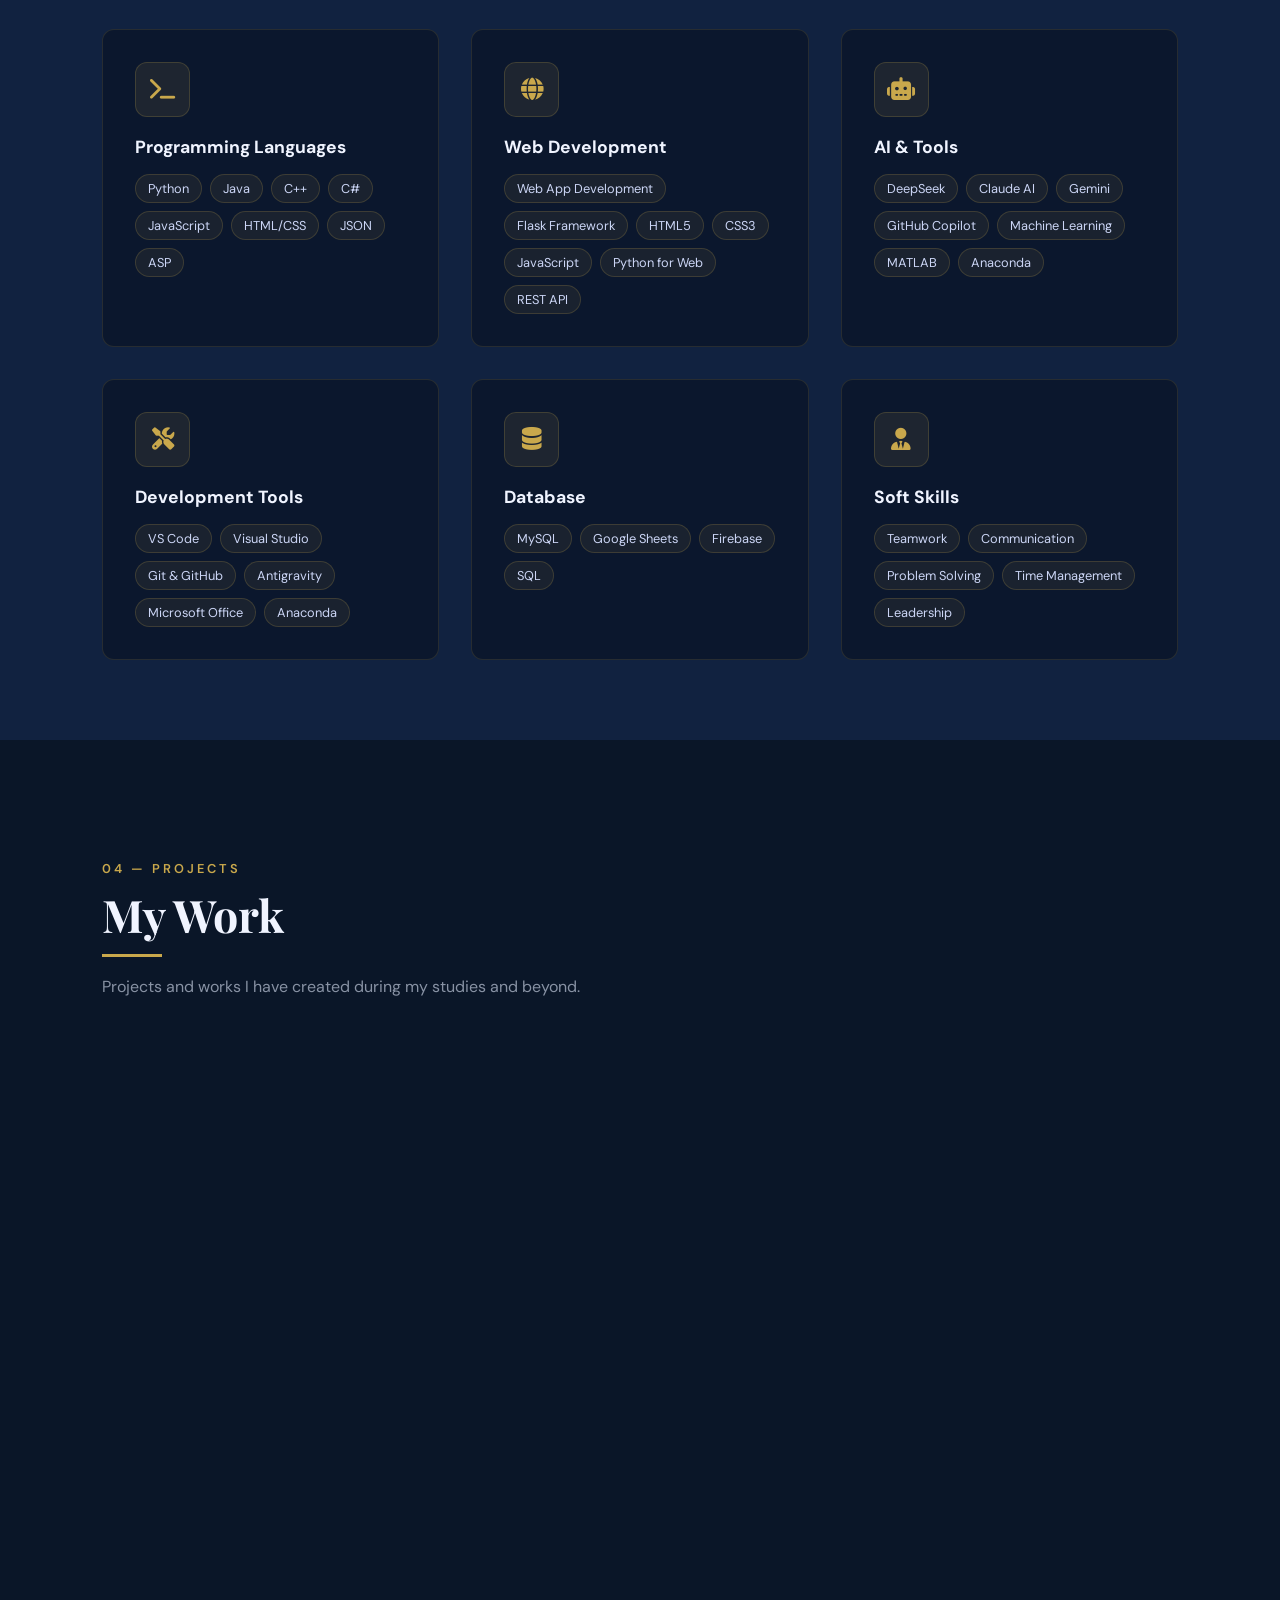
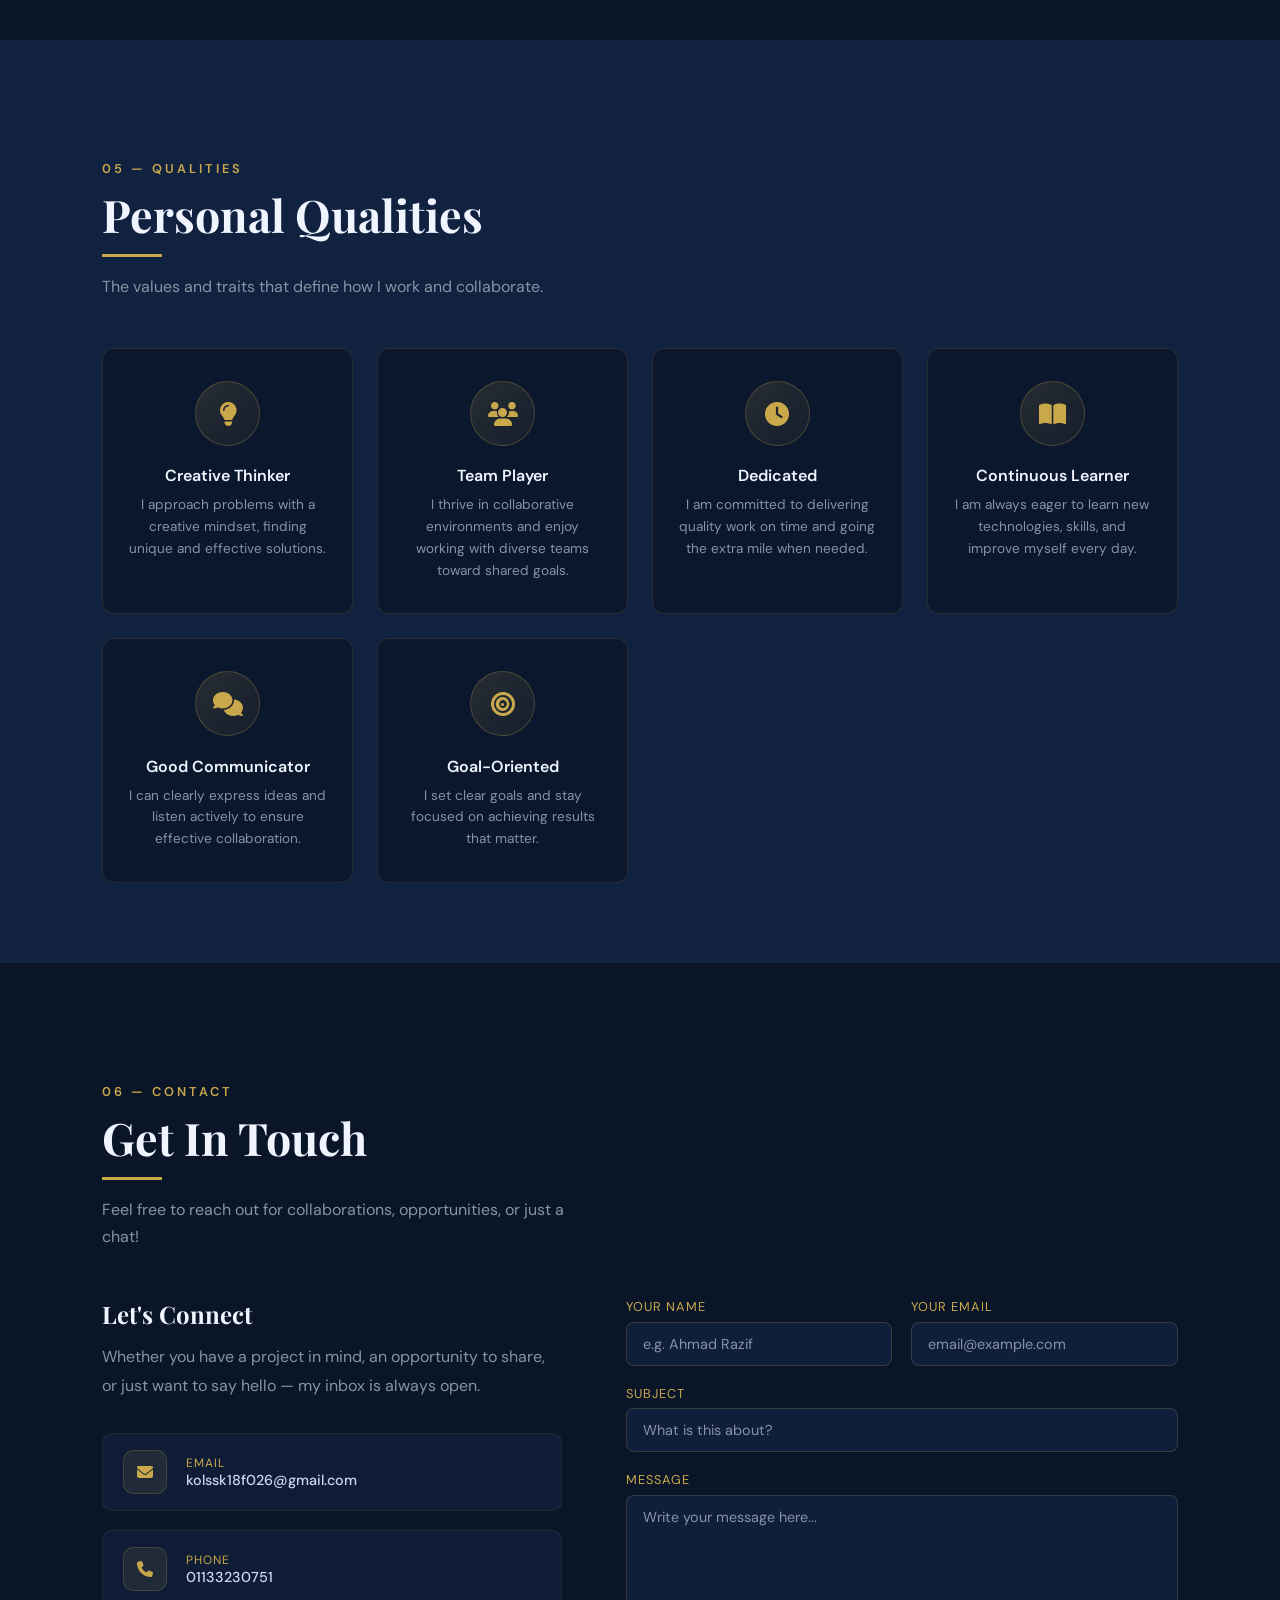
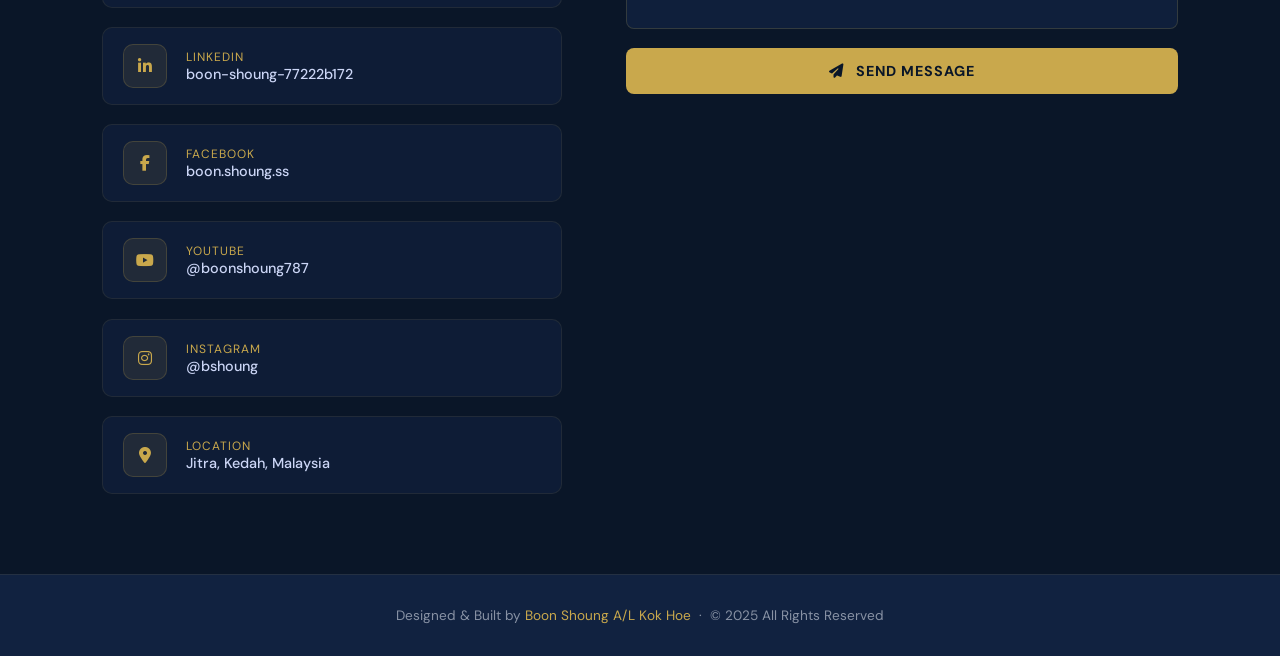
==== commit 0f03f9fc: "Update index.html" ====
--- a/index.html
+++ b/index.html
@@ -56,7 +56,7 @@
   <div class="about-grid">
     <div class="about-img-wrap reveal">
       <div class="about-img-frame">
-        <img src="images/profile.jpg" alt="Boon Shoung Profile" style="width: 100%; height: 100%; object-fit: cover;">
+        <img src="images/profile.jpg" alt="Boon Shoung Profile" style="position: absolute; inset: 0; width: 100%; height: 100%; object-fit: cover; z-index: 2;">
       </div>
       <div class="about-frame-deco"></div>
     </div>
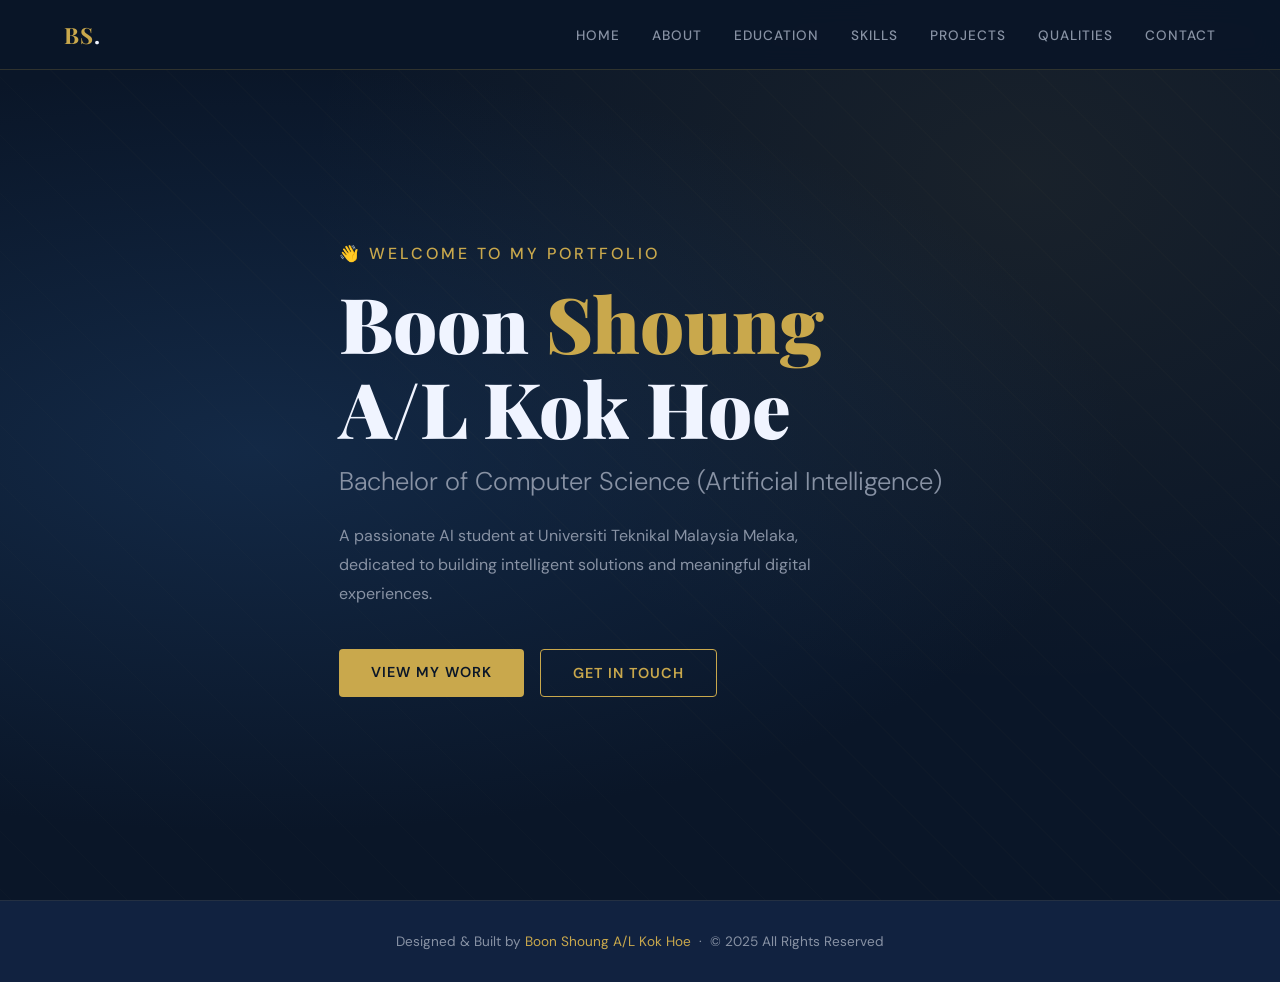
==== commit f7665f48: "Update index.html" ====
--- a/index.html
+++ b/index.html
@@ -14,13 +14,13 @@
 <nav id="navbar">
   <div class="nav-logo">BS<span>.</span></div>
   <ul class="nav-links" id="navLinks">
-    <li><a href="#home">Home</a></li>
-    <li><a href="#about">About</a></li>
-    <li><a href="#education">Education</a></li>
-    <li><a href="#skills">Skills</a></li>
-    <li><a href="#projects">Projects</a></li>
-    <li><a href="#qualities">Qualities</a></li>
-    <li><a href="#contact">Contact</a></li>
+    <li><a href="index.html" class="active">Home</a></li>
+    <li><a href="about.html">About</a></li>
+    <li><a href="education.html">Education</a></li>
+    <li><a href="skills.html">Skills</a></li>
+    <li><a href="projects.html">Projects</a></li>
+    <li><a href="qualities.html">Qualities</a></li>
+    <li><a href="contact.html">Contact</a></li>
   </ul>
   <div class="hamburger" id="hamburger" onclick="toggleNav()">
     <span></span><span></span><span></span>
@@ -36,343 +36,8 @@
     <p class="hero-title">Bachelor of Computer Science (Artificial Intelligence)</p>
     <p class="hero-desc">A passionate AI student at Universiti Teknikal Malaysia Melaka, dedicated to building intelligent solutions and meaningful digital experiences.</p>
     <div class="hero-btns">
-      <a href="#projects" class="btn-primary">View My Work</a>
-      <a href="#contact" class="btn-outline">Get In Touch</a>
-    </div>
-  </div>
-  <div class="hero-scroll">
-    <span>Scroll</span>
-    <i class="fas fa-chevron-down"></i>
-  </div>
-</section>
-
-<!-- ABOUT -->
-<section id="about">
-  <div class="section-header reveal">
-    <p class="section-tag">01 — About</p>
-    <h2 class="section-title">Who I Am</h2>
-    <p class="section-subtitle">Get to know me — my background, where I'm from, and what drives me.</p>
-  </div>
-  <div class="about-grid">
-    <div class="about-img-wrap reveal">
-      <div class="about-img-frame">
-        <img src="images/profile.jpg" alt="Boon Shoung Profile" style="position: absolute; inset: 0; width: 100%; height: 100%; object-fit: cover; z-index: 2;">
-      </div>
-      <div class="about-frame-deco"></div>
-    </div>
-    <div class="about-info reveal">
-      <h3>Hi, I'm Boon Shoung</h3>
-      <p>I am currently pursuing my Bachelor of Computer Science with a specialisation in Artificial Intelligence at Universiti Teknikal Malaysia Melaka (UTeM). My journey in technology started from Kolej Komuniti and Polimas, and I continue to grow my skills and knowledge every day.</p>
-      <p>I am passionate about AI, software development, and creating user-centered digital experiences. I enjoy solving complex problems and turning ideas into reality through code.</p>
-      <div class="about-details">
-        <div class="detail-item">
-          <span class="detail-label">Name</span>
-          <span class="detail-value">Boon Shoung A/L Kok Hoe</span>
-        </div>
-        <div class="detail-item">
-          <span class="detail-label">Birthday</span>
-          <span class="detail-value">April 8</span>
-        </div>
-        <div class="detail-item">
-          <span class="detail-label">Location</span>
-          <span class="detail-value">Jitra,Kedah, Malaysia</span>
-        </div>
-        <div class="detail-item">
-          <span class="detail-label">University</span>
-          <span class="detail-value">UTeM, Melaka</span>
-        </div>
-        <div class="detail-item">
-          <span class="detail-label">Email</span>
-          <span class="detail-value">kolssk18f026@gmail.com</span>
-        </div>
-        <div class="detail-item">
-          <span class="detail-label">Phone</span>
-          <span class="detail-value">01133230751</span>
-        </div>
-      </div>
-      <div class="about-socials">
-        <a href="https://www.linkedin.com/in/boon-shoung-77222b172/" target="_blank" class="social-btn"><i class="fab fa-linkedin-in"></i></a>
-        <a href="https://www.facebook.com/boon.shoung.ss/" target="_blank" class="social-btn"><i class="fab fa-facebook-f"></i></a>
-        <a href="https://www.youtube.com/@boonshoung787" target="_blank" class="social-btn"><i class="fab fa-youtube"></i></a>
-        <a href="https://www.instagram.com/bshoung/" target="_blank" class="social-btn"><i class="fab fa-instagram"></i></a>
-        <a href="mailto:kolssk18f026@gmail.com" class="social-btn"><i class="fas fa-envelope"></i></a>
-        <a href="tel:01133230751" class="social-btn"><i class="fas fa-phone"></i></a>
-      </div>
-    </div>
-  </div>
-</section>
-
-<!-- EDUCATION -->
-<section id="education">
-  <div class="section-header reveal">
-    <p class="section-tag">02 — Education</p>
-    <h2 class="section-title">Academic History</h2>
-    <p class="section-subtitle">My educational journey and academic achievements.</p>
-  </div>
-  <div class="edu-timeline">
-    <div class="edu-item reveal">
-      <div class="edu-badge"><i class="fas fa-graduation-cap"></i></div>
-      <span class="edu-year">2024 — Present</span>
-      <h3 class="edu-school">Universiti Teknikal Malaysia Melaka (UTeM)</h3>
-      <p class="edu-degree">Bachelor of Computer Science (Artificial Intelligence)</p>
-      <p class="edu-field">Field of Study: Artificial Intelligence</p>
-    </div>
-    <div class="edu-item reveal">
-      <div class="edu-badge"><i class="fas fa-university"></i></div>
-      <span class="edu-year">Dec 2020 — Sep 2024</span>
-      <h3 class="edu-school">Politeknik Sultan Abdul Halim Mu'adzam Shah(Polimas)</h3>
-      <p class="edu-degree">Teknologi Maklumat (Digital)</p>
-      <p class="edu-field">Polytechnic Diploma Programme</p>
-    </div>
-    <div class="edu-item reveal">
-      <div class="edu-badge"><i class="fas fa-school"></i></div>
-      <span class="edu-year">Jan 2018 — Apr 2020</span>
-      <h3 class="edu-school">Kolej Komuniti Bandar Darul Aman</h3>
-      <p class="edu-degree">Teknologi Maklumat</p>
-      <p class="edu-field">Foundation Studies</p>
-    </div>
-  </div>
-</section>
-
-<!-- SKILLS -->
-<section id="skills">
-  <div class="section-header reveal">
-    <p class="section-tag">03 — Skills</p>
-    <h2 class="section-title">Technical Skills</h2>
-    <p class="section-subtitle">Technologies and tools I work with.</p>
-  </div>
-  <div class="skills-grid">
-    <!-- Category 1: Programming Languages -->
-    <div class="skill-card reveal">
-      <div class="skill-card-icon"><i class="fas fa-terminal"></i></div>
-      <h3>Programming Languages</h3>
-      <ul class="skill-list">
-        <li class="skill-tag">Python</li>
-        <li class="skill-tag">Java</li>
-        <li class="skill-tag">C++</li>
-        <li class="skill-tag">C#</li>
-        <li class="skill-tag">JavaScript</li>
-        <li class="skill-tag">HTML/CSS</li>
-        <li class="skill-tag">JSON</li>
-        <li class="skill-tag">ASP</li>
-      </ul>
-    </div>
-
-    <!-- Category 2: Web Development -->
-    <div class="skill-card reveal">
-      <div class="skill-card-icon"><i class="fas fa-globe"></i></div>
-      <h3>Web Development</h3>
-      <ul class="skill-list">
-        <li class="skill-tag">Web App Development</li>
-        <li class="skill-tag">Flask Framework</li>
-        <li class="skill-tag">HTML5</li>
-        <li class="skill-tag">CSS3</li>
-        <li class="skill-tag">JavaScript</li>
-        <li class="skill-tag">Python for Web</li>
-        <li class="skill-tag">REST API</li>
-      </ul>
-    </div>
-
-    <!-- Category 3: AI & Tools -->
-    <div class="skill-card reveal">
-      <div class="skill-card-icon"><i class="fas fa-robot"></i></div>
-      <h3>AI & Tools</h3>
-      <ul class="skill-list">
-        <li class="skill-tag">DeepSeek</li>
-        <li class="skill-tag">Claude AI</li>
-        <li class="skill-tag">Gemini</li>
-        <li class="skill-tag">GitHub Copilot</li>
-        <li class="skill-tag">Machine Learning</li>
-        <li class="skill-tag">MATLAB</li>
-        <li class="skill-tag">Anaconda</li>
-      </ul>
-    </div>
-
-    <!-- Category 4: Development Tools -->
-    <div class="skill-card reveal">
-      <div class="skill-card-icon"><i class="fas fa-tools"></i></div>
-      <h3>Development Tools</h3>
-      <ul class="skill-list">
-        <li class="skill-tag">VS Code</li>
-        <li class="skill-tag">Visual Studio</li>
-        <li class="skill-tag">Git & GitHub</li>
-        <li class="skill-tag">Antigravity</li>
-        <li class="skill-tag">Microsoft Office</li>
-        <li class="skill-tag">Anaconda</li>
-      </ul>
-    </div>
-
-    <!-- Category 5: Database -->
-    <div class="skill-card reveal">
-      <div class="skill-card-icon"><i class="fas fa-database"></i></div>
-      <h3>Database</h3>
-      <ul class="skill-list">
-        <li class="skill-tag">MySQL</li>
-        <li class="skill-tag">Google Sheets</li>
-        <li class="skill-tag">Firebase</li>
-        <li class="skill-tag">SQL</li>
-      </ul>
-    </div>
-
-    <!-- Category 6: Soft Skills -->
-    <div class="skill-card reveal">
-      <div class="skill-card-icon"><i class="fas fa-user-tie"></i></div>
-      <h3>Soft Skills</h3>
-      <ul class="skill-list">
-        <li class="skill-tag">Teamwork</li>
-        <li class="skill-tag">Communication</li>
-        <li class="skill-tag">Problem Solving</li>
-        <li class="skill-tag">Time Management</li>
-        <li class="skill-tag">Leadership</li>
-        
-      </ul>
-    </div>
-  </div>
-</section>
-
-<!-- PROJECTS -->
-<section id="projects">
-  <div class="section-header reveal">
-    <p class="section-tag">04 — Projects</p>
-    <h2 class="section-title">My Work</h2>
-    <p class="section-subtitle">Projects and works I have created during my studies and beyond.</p>
-  </div>
-  <div class="projects-grid" id="projects-container">
-    <div class="project-placeholder reveal" id="projects-loading">
-      <i class="fas fa-spinner fa-spin"></i>
-      <p>Loading projects...</p>
-    </div>
-  </div>
-</section>
-
-<!-- QUALITIES -->
-<section id="qualities">
-  <div class="section-header reveal">
-    <p class="section-tag">05 — Qualities</p>
-    <h2 class="section-title">Personal Qualities</h2>
-    <p class="section-subtitle">The values and traits that define how I work and collaborate.</p>
-  </div>
-  <div class="qualities-grid">
-    <div class="quality-card reveal">
-      <div class="quality-icon"><i class="fas fa-lightbulb"></i></div>
-      <h4 class="quality-title">Creative Thinker</h4>
-      <p class="quality-desc">I approach problems with a creative mindset, finding unique and effective solutions.</p>
-    </div>
-    <div class="quality-card reveal">
-      <div class="quality-icon"><i class="fas fa-users"></i></div>
-      <h4 class="quality-title">Team Player</h4>
-      <p class="quality-desc">I thrive in collaborative environments and enjoy working with diverse teams toward shared goals.</p>
-    </div>
-    <div class="quality-card reveal">
-      <div class="quality-icon"><i class="fas fa-clock"></i></div>
-      <h4 class="quality-title">Dedicated</h4>
-      <p class="quality-desc">I am committed to delivering quality work on time and going the extra mile when needed.</p>
-    </div>
-    <div class="quality-card reveal">
-      <div class="quality-icon"><i class="fas fa-book-open"></i></div>
-      <h4 class="quality-title">Continuous Learner</h4>
-      <p class="quality-desc">I am always eager to learn new technologies, skills, and improve myself every day.</p>
-    </div>
-    <div class="quality-card reveal">
-      <div class="quality-icon"><i class="fas fa-comments"></i></div>
-      <h4 class="quality-title">Good Communicator</h4>
-      <p class="quality-desc">I can clearly express ideas and listen actively to ensure effective collaboration.</p>
-    </div>
-    <div class="quality-card reveal">
-      <div class="quality-icon"><i class="fas fa-bullseye"></i></div>
-      <h4 class="quality-title">Goal-Oriented</h4>
-      <p class="quality-desc">I set clear goals and stay focused on achieving results that matter.</p>
-    </div>
-  </div>
-</section>
-
-<!-- CONTACT -->
-<section id="contact">
-  <div class="section-header reveal">
-    <p class="section-tag">06 — Contact</p>
-    <h2 class="section-title">Get In Touch</h2>
-    <p class="section-subtitle">Feel free to reach out for collaborations, opportunities, or just a chat!</p>
-  </div>
-  <div class="contact-grid">
-    <div class="contact-info-wrap reveal">
-      <h3>Let's Connect</h3>
-      <p>Whether you have a project in mind, an opportunity to share, or just want to say hello — my inbox is always open.</p>
-      <div class="contact-items">
-        <a href="mailto:kolssk18f026@gmail.com" class="contact-item">
-          <div class="contact-item-icon"><i class="fas fa-envelope"></i></div>
-          <div class="contact-item-text">
-            <span class="contact-item-label">Email</span>
-            <span class="contact-item-value">kolssk18f026@gmail.com</span>
-          </div>
-        </a>
-        <a href="tel:01133230751" class="contact-item">
-          <div class="contact-item-icon"><i class="fas fa-phone"></i></div>
-          <div class="contact-item-text">
-            <span class="contact-item-label">Phone</span>
-            <span class="contact-item-value">01133230751</span>
-          </div>
-        </a>
-        <a href="https://www.linkedin.com/in/boon-shoung-77222b172/" target="_blank" class="contact-item">
-          <div class="contact-item-icon"><i class="fab fa-linkedin-in"></i></div>
-          <div class="contact-item-text">
-            <span class="contact-item-label">LinkedIn</span>
-            <span class="contact-item-value">boon-shoung-77222b172</span>
-          </div>
-        </a>
-        <a href="https://www.facebook.com/boon.shoung.ss/" target="_blank" class="contact-item">
-          <div class="contact-item-icon"><i class="fab fa-facebook-f"></i></div>
-          <div class="contact-item-text">
-            <span class="contact-item-label">Facebook</span>
-            <span class="contact-item-value">boon.shoung.ss</span>
-          </div>
-        </a>
-        <a href="https://www.youtube.com/@boonshoung787" target="_blank" class="contact-item">
-          <div class="contact-item-icon"><i class="fab fa-youtube"></i></div>
-          <div class="contact-item-text">
-            <span class="contact-item-label">YouTube</span>
-            <span class="contact-item-value">@boonshoung787</span>
-          </div>
-        </a>
-        <a href="https://www.instagram.com/bshoung/" target="_blank" class="contact-item">
-          <div class="contact-item-icon"><i class="fab fa-instagram"></i></div>
-          <div class="contact-item-text">
-            <span class="contact-item-label">Instagram</span>
-            <span class="contact-item-value">@bshoung</span>
-          </div>
-        </a>
-        <div class="contact-item">
-          <div class="contact-item-icon"><i class="fas fa-map-marker-alt"></i></div>
-          <div class="contact-item-text">
-            <span class="contact-item-label">Location</span>
-            <span class="contact-item-value">Jitra, Kedah, Malaysia</span>
-          </div>
-        </div>
-      </div>
-    </div>
-    <div class="reveal">
-      <div class="contact-form">
-        <div class="form-row">
-          <div class="form-group">
-            <label>Your Name</label>
-            <input type="text" placeholder="e.g. Ahmad Razif">
-          </div>
-          <div class="form-group">
-            <label>Your Email</label>
-            <input type="email" placeholder="email@example.com">
-          </div>
-        </div>
-        <div class="form-group">
-          <label>Subject</label>
-          <input type="text" placeholder="What is this about?">
-        </div>
-        <div class="form-group">
-          <label>Message</label>
-          <textarea rows="6" placeholder="Write your message here..."></textarea>
-        </div>
-        <button class="btn-submit" onclick="submitForm()">
-          <i class="fas fa-paper-plane"></i> &nbsp; Send Message
-        </button>
-      </div>
+      <a href="projects.html" class="btn-primary">View My Work</a>
+      <a href="contact.html" class="btn-outline">Get In Touch</a>
     </div>
   </div>
 </section>
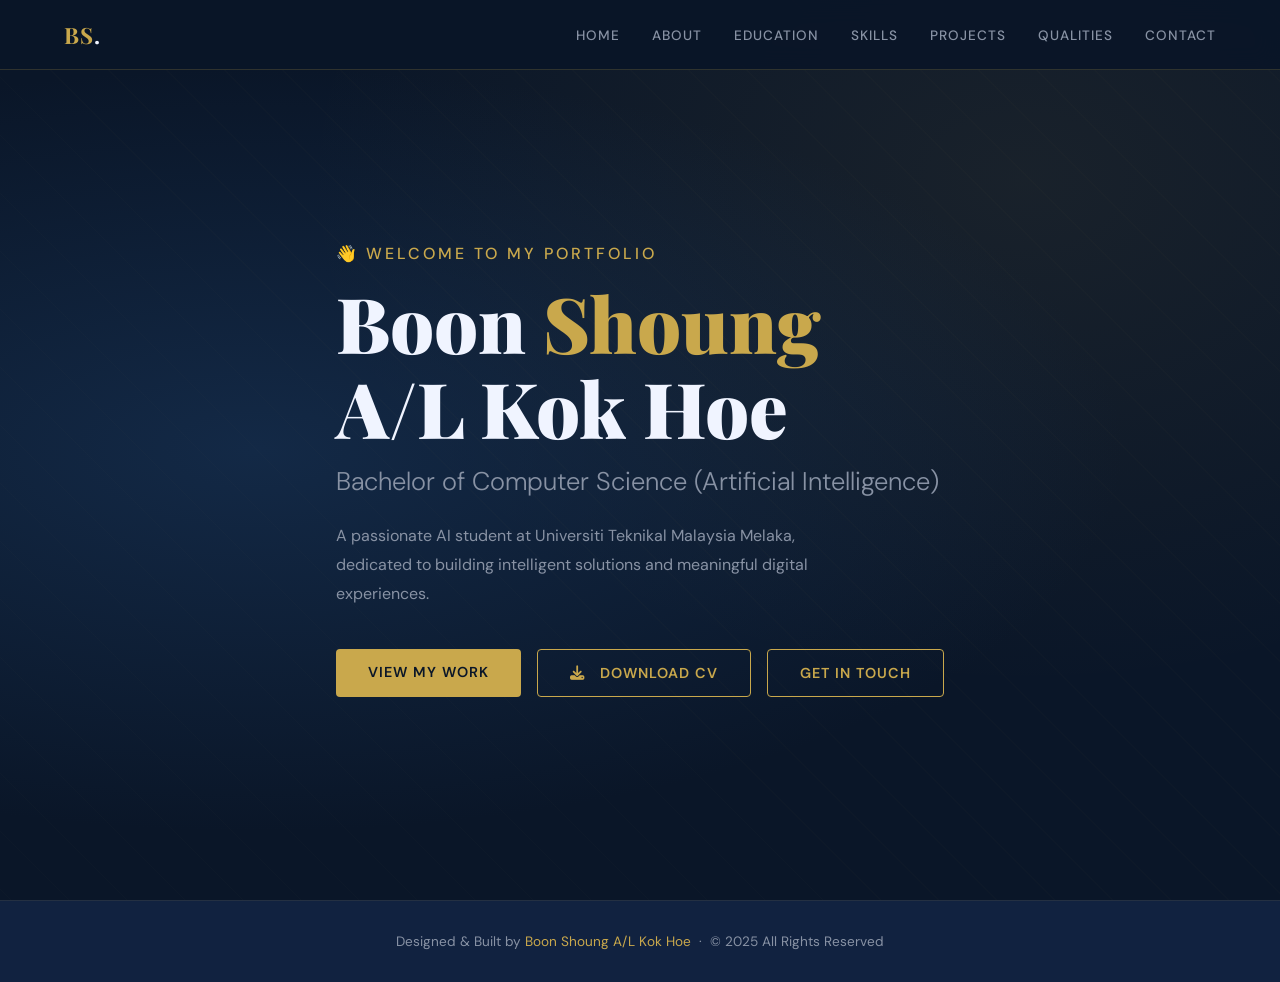
==== commit 55206f25: "update CV" ====
--- a/index.html
+++ b/index.html
@@ -37,6 +37,7 @@
     <p class="hero-desc">A passionate AI student at Universiti Teknikal Malaysia Melaka, dedicated to building intelligent solutions and meaningful digital experiences.</p>
     <div class="hero-btns">
       <a href="projects.html" class="btn-primary">View My Work</a>
+      <a href="Internship_CV.pdf" target="_blank" class="btn-outline"><i class="fas fa-download"></i> &nbsp; Download CV</a>
       <a href="contact.html" class="btn-outline">Get In Touch</a>
     </div>
   </div>
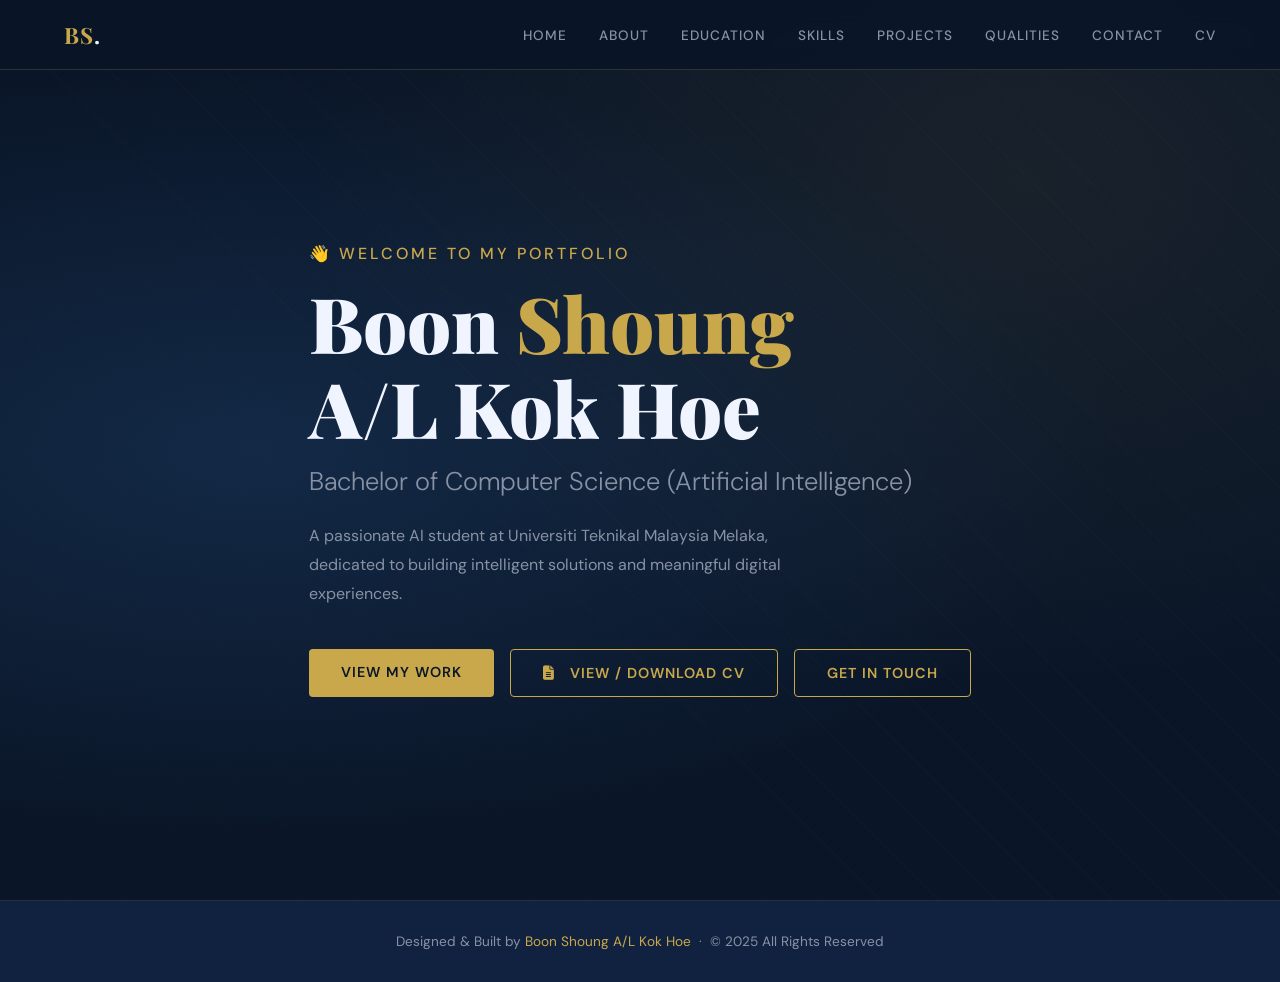
==== commit a1fc8e1d: "update new v1" ====
--- a/index.html
+++ b/index.html
@@ -21,6 +21,7 @@
     <li><a href="projects.html">Projects</a></li>
     <li><a href="qualities.html">Qualities</a></li>
     <li><a href="contact.html">Contact</a></li>
+    <li><a href="cv.html">CV</a></li>
   </ul>
   <div class="hamburger" id="hamburger" onclick="toggleNav()">
     <span></span><span></span><span></span>
@@ -37,7 +38,7 @@
     <p class="hero-desc">A passionate AI student at Universiti Teknikal Malaysia Melaka, dedicated to building intelligent solutions and meaningful digital experiences.</p>
     <div class="hero-btns">
       <a href="projects.html" class="btn-primary">View My Work</a>
-      <a href="Internship_CV.pdf" target="_blank" class="btn-outline"><i class="fas fa-download"></i> &nbsp; Download CV</a>
+      <a href="cv.html" class="btn-outline"><i class="fas fa-file-alt"></i> &nbsp; View / Download CV</a>
       <a href="contact.html" class="btn-outline">Get In Touch</a>
     </div>
   </div>
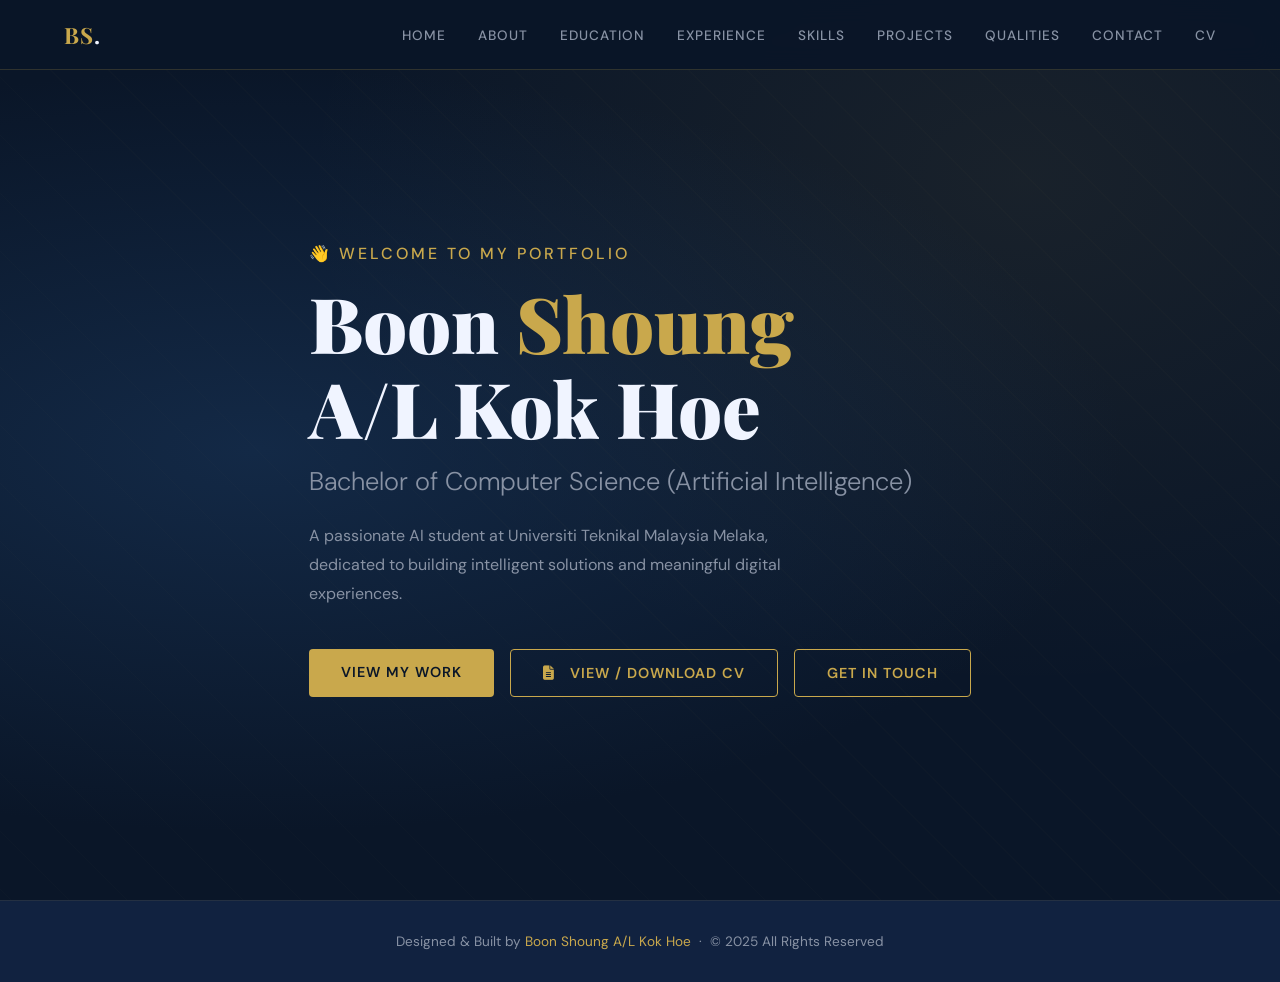
==== commit 7515c569: "update new v1" ====
--- a/index.html
+++ b/index.html
@@ -17,6 +17,7 @@
     <li><a href="index.html" class="active">Home</a></li>
     <li><a href="about.html">About</a></li>
     <li><a href="education.html">Education</a></li>
+    <li><a href="experience.html">Experience</a></li>
     <li><a href="skills.html">Skills</a></li>
     <li><a href="projects.html">Projects</a></li>
     <li><a href="qualities.html">Qualities</a></li>
--- a/css/style.css
+++ b/css/style.css
@@ -260,6 +260,28 @@
   border: 1px solid rgba(201,168,76,0.2);
   border-radius: 50%; display: flex; align-items: center; justify-content: center;
   color: var(--gold); font-size: 1.2rem;
+}
+
+.edu-map-btn {
+  display: inline-flex;
+  align-items: center;
+  justify-content: center;
+  width: 28px;
+  height: 28px;
+  background: rgba(201, 168, 76, 0.1);
+  border: 1px solid rgba(201, 168, 76, 0.3);
+  border-radius: 6px;
+  color: var(--gold);
+  font-size: 0.8rem;
+  margin-left: 10px;
+  transition: all 0.3s;
+  vertical-align: middle;
+}
+.edu-map-btn:hover {
+  background: var(--gold);
+  color: var(--navy);
+  transform: translateY(-2px);
+  box-shadow: 0 4px 10px rgba(201, 168, 76, 0.3);
 }
 
 /* ── SKILLS ── */
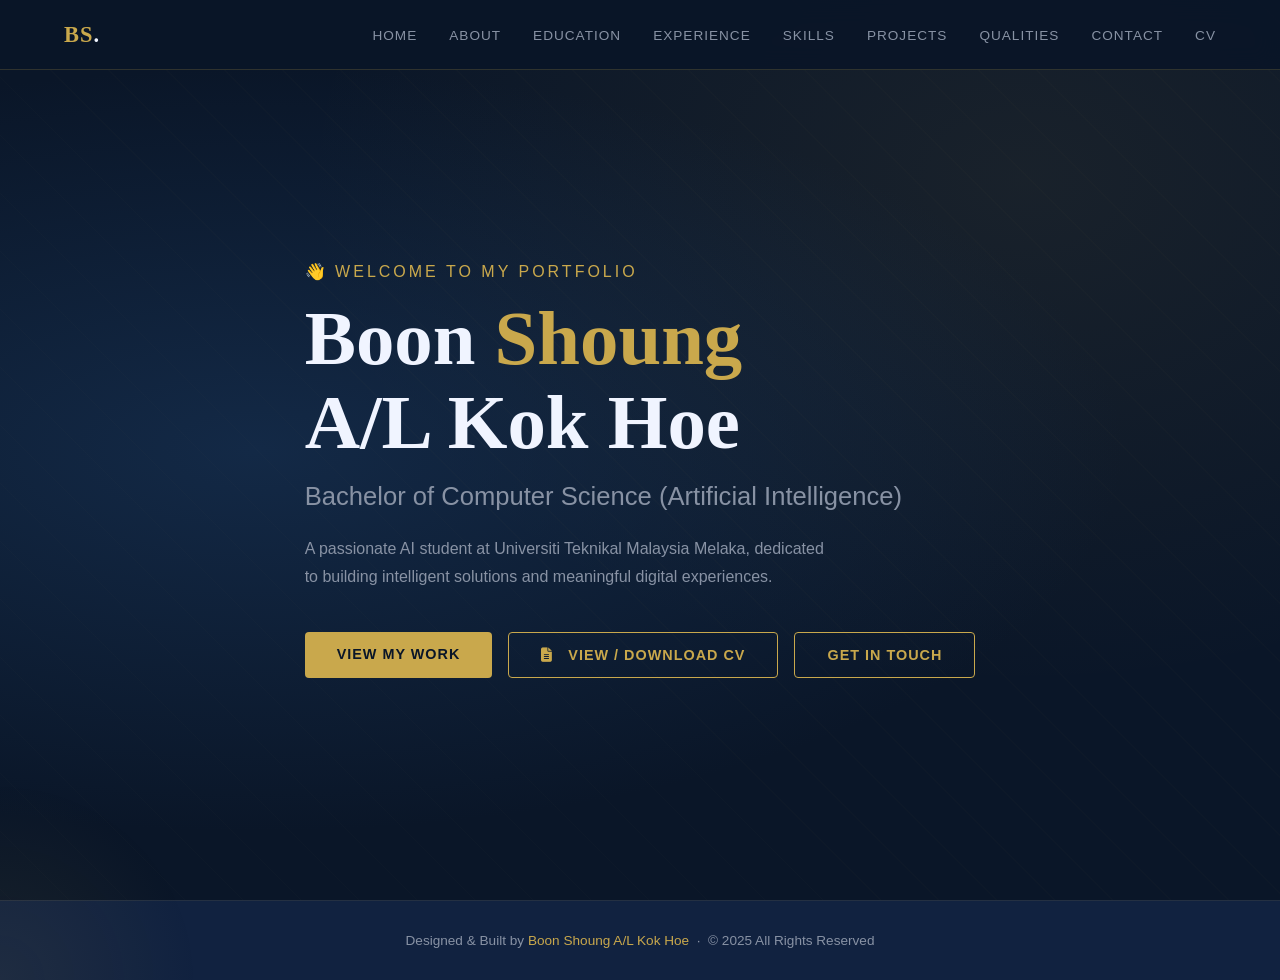
==== commit 1145212d: "update new" ====
--- a/index.html
+++ b/index.html
@@ -4,7 +4,7 @@
 <meta charset="UTF-8">
 <meta name="viewport" content="width=device-width, initial-scale=1.0">
 <title>Boon Shoung | Portfolio</title>
-<link href="https://fonts.googleapis.com/css2?family=Playfair+Display:wght@400;700;900&family=DM+Sans:wght@300;400;500;600&display=swap" rel="stylesheet">
+<link href="https://fonts.googleapis.com/css2?family=Outfit:wght@300;400;500;600;700;800&family=Inter:wght@300;400;500;600&display=swap" rel="stylesheet">
 <link rel="stylesheet" href="https://cdnjs.cloudflare.com/ajax/libs/font-awesome/6.5.0/css/all.min.css">
 <link rel="stylesheet" href="css/style.css">
 </head>
@@ -37,7 +37,7 @@
     <h1 class="hero-name">Boon <span>Shoung</span><br>A/L Kok Hoe</h1>
     <p class="hero-title">Bachelor of Computer Science (Artificial Intelligence)</p>
     <p class="hero-desc">A passionate AI student at Universiti Teknikal Malaysia Melaka, dedicated to building intelligent solutions and meaningful digital experiences.</p>
-    <div class="hero-btns">
+    <div class="hero-btns stagger-reveal visible">
       <a href="projects.html" class="btn-primary">View My Work</a>
       <a href="cv.html" class="btn-outline"><i class="fas fa-file-alt"></i> &nbsp; View / Download CV</a>
       <a href="contact.html" class="btn-outline">Get In Touch</a>
--- a/css/style.css
+++ b/css/style.css
@@ -17,6 +17,8 @@
   color: var(--light);
   font-family: 'DM Sans', sans-serif;
   overflow-x: hidden;
+  width: 100%;
+  -webkit-text-size-adjust: 100%;
 }
 
 /* ── SCROLLBAR ── */
@@ -28,6 +30,7 @@
 nav {
   position: fixed; top: 0; width: 100%; z-index: 999;
   background: rgba(10,22,40,0.95);
+  -webkit-backdrop-filter: blur(12px);
   backdrop-filter: blur(12px);
   border-bottom: 1px solid rgba(201,168,76,0.2);
   padding: 0 5%;
@@ -129,6 +132,11 @@
   transition: all 0.3s; text-transform: uppercase;
 }
 .btn-outline:hover { background: rgba(201,168,76,0.1); transform: translateY(-2px); }
+
+.btn-primary, .btn-outline, .social-btn, .contact-item, .media-icon-btn {
+  transition: transform 0.3s cubic-bezier(0.175, 0.885, 0.32, 1.275), background 0.3s, box-shadow 0.3s;
+}
+
 .hero-scroll {
   position: absolute; bottom: 40px; left: 50%; transform: translateX(-50%);
   display: flex; flex-direction: column; align-items: center; gap: 8px;
@@ -165,12 +173,12 @@
   position: relative;
 }
 .about-img-frame {
-  width: 100%; padding-top: 120%;
+  width: 100%;
+  aspect-ratio: 1 / 1.2;
   background: linear-gradient(135deg, var(--navy3), var(--navy));
   border: 2px solid rgba(201,168,76,0.3);
   border-radius: 8px;
   position: relative; overflow: hidden;
-  display: flex; align-items: center; justify-content: center;
 }
 .about-img-frame::before {
   content: '';
@@ -385,7 +393,40 @@
   background: var(--gold);
   color: var(--navy);
   transform: translateY(-3px);
-  box-shadow: 0 5px 15px rgba(201, 168, 76, 0.3);
+  box-shadow: 0 5px 15px rgba(201, 168, 124, 0.3);
+}
+.media-icon-btn.has-poster {
+  width: 50px;
+  height: 38px;
+  border-radius: 6px;
+  overflow: hidden;
+  position: relative;
+}
+.media-icon-btn.has-poster .poster-img {
+  position: absolute;
+  inset: 0;
+  width: 100%;
+  height: 100%;
+  object-fit: cover;
+  opacity: 0.5;
+  transition: all 0.3s ease;
+}
+.media-icon-btn.has-poster i {
+  position: relative;
+  z-index: 2;
+  font-size: 0.9rem;
+  transition: all 0.3s ease;
+}
+.media-icon-btn.has-poster:hover {
+  background: var(--navy3);
+}
+.media-icon-btn.has-poster:hover .poster-img {
+  opacity: 1;
+  transform: scale(1.1);
+}
+.media-icon-btn.has-poster:hover i {
+  transform: scale(1.2);
+  color: var(--gold);
 }
 .project-placeholder {
   border: 2px dashed rgba(201,168,76,0.2);
@@ -448,13 +489,6 @@
   font-size: 1.2rem;
   font-weight: 500;
   text-align: center;
-}
-
-.project-media {
-  display: flex;
-  justify-content: center;
-  gap: 1.5rem;
-  margin-top: 2rem;
 }
 
 .project-content {
@@ -519,8 +553,9 @@
   border: 1px solid rgba(201,168,76,0.1);
   border-radius: 10px; transition: all 0.3s;
   text-decoration: none;
-}
-.contact-item:hover { border-color: rgba(201,168,76,0.4); transform: translateX(6px); }
+  color: var(--light);
+}
+.contact-item:hover { border-color: rgba(201,168,76,0.4); transform: translateX(6px); color: var(--gold); }
 .contact-item-icon {
   width: 44px; height: 44px; flex-shrink: 0;
   background: rgba(201,168,76,0.1);
@@ -581,20 +616,69 @@
 }
 
 /* Intersection Observer fade-in */
-.reveal { opacity: 0; transform: translateY(40px); transition: all 0.7s ease; }
+.reveal { opacity: 0; transform: translateY(40px); transition: all 0.8s cubic-bezier(0.4, 0, 0.2, 1); }
 .reveal.visible { opacity: 1; transform: translateY(0); }
+
+/* Staggered children reveal */
+.stagger-reveal > * { opacity: 0; transform: translateY(30px); transition: all 0.6s cubic-bezier(0.4, 0, 0.2, 1); }
+.stagger-reveal.visible > * { opacity: 1; transform: translateY(0); }
+
+/* Float Animation */
+@keyframes float {
+  0%, 100% { transform: translateY(0) rotate(0deg); }
+  33% { transform: translateY(-15px) rotate(2deg); }
+  66% { transform: translateY(5px) rotate(-1deg); }
+}
+.float-anim { animation: float 6s ease-in-out infinite; }
+
+/* Cursor Glow */
+.cursor-glow {
+  position: fixed;
+  width: 400px;
+  height: 400px;
+  background: radial-gradient(circle, rgba(201, 168, 76, 0.08) 0%, transparent 70%);
+  border-radius: 50%;
+  pointer-events: none;
+  z-index: 0;
+  transform: translate(-50%, -50%);
+  transition: width 0.3s, height 0.3s;
+  display: none; /* Desktop only */
+}
+@media (min-width: 1024px) { .cursor-glow { display: block; } }
 
 /* ── RESPONSIVE ── */
 @media (max-width: 900px) {
-  .about-grid { grid-template-columns: 1fr; }
-  .about-img-wrap { max-width: 280px; margin: 0 auto; }
-  .contact-grid { grid-template-columns: 1fr; }
-  .nav-links { display: none; flex-direction: column; position: absolute; top: 70px; left: 0; width: 100%; background: var(--navy); padding: 1.5rem 5%; gap: 1.2rem; border-bottom: 1px solid rgba(201,168,76,0.1); }
+  .about-grid { grid-template-columns: 1fr; gap: 3rem; }
+  .about-img-wrap { 
+    width: 100%;
+    max-width: 280px; 
+    margin: 0 auto; 
+    min-height: 336px; /* 280 * 1.2 */
+  }
+  .reveal { opacity: 1 !important; transform: none !important; }
+  .stagger-reveal > * { opacity: 1 !important; transform: none !important; }
+  .nav-links { 
+    display: none; 
+    flex-direction: column; 
+    position: absolute; 
+    top: 70px; 
+    left: 0; 
+    width: 100%; 
+    background: rgba(10,22,40,0.98); 
+    padding: 2rem 5%; 
+    gap: 1.5rem; 
+    border-bottom: 1px solid rgba(201,168,76,0.1);
+    backdrop-filter: blur(15px);
+    -webkit-backdrop-filter: blur(15px);
+  }
   .nav-links.open { display: flex; }
   .hamburger { display: flex; }
 }
 @media (max-width: 600px) {
-  section { padding: 100px 5% 60px; }
+  section { padding: 80px 6% 50px; }
+  .hero-name { font-size: clamp(2.2rem, 10vw, 3.5rem); }
+  .hero-btns { width: 100%; }
+  .btn-primary, .btn-outline { width: 100%; text-align: center; }
   .form-row { grid-template-columns: 1fr; }
   .about-details { grid-template-columns: 1fr; }
 }
@@ -640,6 +724,7 @@
   opacity: 0;
   visibility: hidden;
   transition: all 0.4s cubic-bezier(0.4, 0, 0.2, 1);
+  -webkit-backdrop-filter: blur(10px);
   backdrop-filter: blur(10px);
 }
 
@@ -655,7 +740,35 @@
   transform: scale(0.9);
   transition: transform 0.4s cubic-bezier(0.4, 0, 0.2, 1);
 }
-
+/* Experience Gallery */
+.experience-gallery {
+  display: flex;
+  gap: 12px;
+  margin-top: 20px;
+  flex-wrap: wrap;
+}
+
+.gallery-thumb {
+  width: 100%;
+  aspect-ratio: 16/9;
+  object-fit: cover;
+  border-radius: 8px;
+  border: 1px solid rgba(201, 168, 76, 0.2);
+  transition: all 0.3s ease;
+  cursor: pointer;
+}
+
+.gallery-thumb:hover {
+  border-color: var(--gold);
+  transform: translateY(-3px);
+  box-shadow: 0 5px 15px rgba(201, 168, 76, 0.2);
+}
+
+.gallery-item-link {
+  flex: 1;
+  min-width: 120px;
+  text-decoration: none;
+}
 .lightbox.active .lightbox-content {
   transform: scale(1);
 }
@@ -688,3 +801,86 @@
     grid-template-columns: repeat(auto-fill, minmax(150px, 1fr));
   }
 }
+
+/* ── SYNC INDICATOR ── */
+.sync-status {
+  position: fixed;
+  bottom: 20px;
+  right: 20px;
+  z-index: 1000;
+  display: flex;
+  align-items: center;
+  gap: 8px;
+  background: rgba(10, 22, 40, 0.8);
+  -webkit-backdrop-filter: blur(8px);
+  backdrop-filter: blur(8px);
+  padding: 8px 15px;
+  border-radius: 30px;
+  border: 1px solid rgba(201, 168, 76, 0.2);
+  font-size: 0.75rem;
+  color: var(--grey);
+  pointer-events: none;
+  opacity: 0;
+  transition: opacity 0.5s;
+}
+.sync-status.visible { opacity: 1; }
+.sync-dot {
+  width: 8px;
+  height: 8px;
+  background: #64ffda;
+  border-radius: 50%;
+  box-shadow: 0 0 10px #64ffda;
+}
+.sync-dot.sync-pulse {
+  animation: pulse-green 2s infinite;
+}
+@keyframes pulse-green {
+  0% { transform: scale(0.95); box-shadow: 0 0 0 0 rgba(100, 255, 218, 0.7); }
+  70% { transform: scale(1); box-shadow: 0 0 0 10px rgba(100, 255, 218, 0); }
+  100% { transform: scale(0.95); box-shadow: 0 0 0 0 rgba(100, 255, 218, 0); }
+}
+
+/* --- UTILITIES TO REPLACE INLINE STYLES --- */
+.form-result {
+  margin-bottom: 1rem;
+  font-weight: 500;
+  font-size: 0.9rem;
+  display: none;
+}
+
+.cv-project-list {
+  margin-top: 5px;
+}
+
+.img-fit-cover {
+  position: absolute;
+  top: 0;
+  left: 0;
+  width: 100%;
+  height: 100%;
+  object-fit: cover;
+  z-index: 2;
+}
+
+.mb-2-5 {
+  margin-bottom: 2.5rem;
+}
+
+.btn-flex {
+  display: inline-flex;
+  align-items: center;
+  gap: 10px;
+}
+
+.exp-list {
+  list-style: disc;
+  margin-left: 20px;
+  margin-top: 10px;
+  color: var(--grey);
+  font-size: 0.9rem;
+}
+
+.link-no-decor {
+  color: inherit;
+  text-decoration: none;
+}
